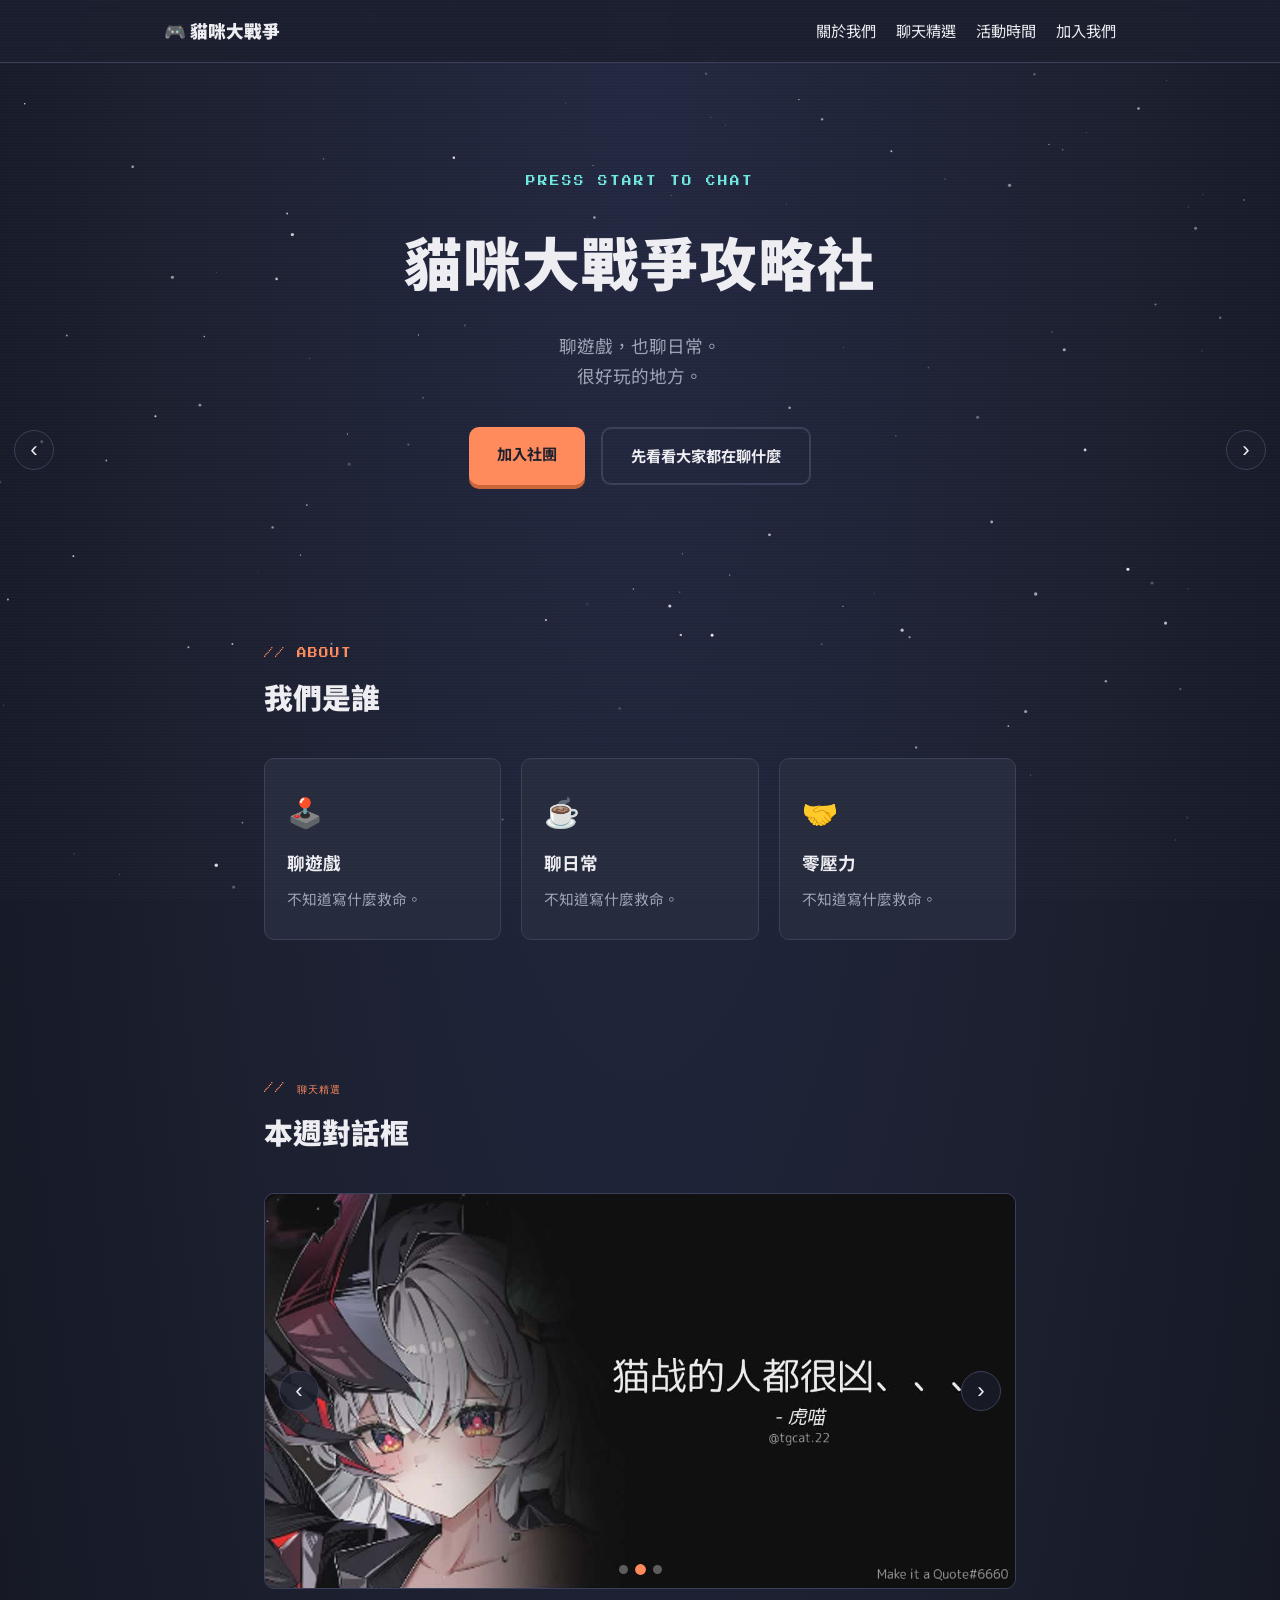
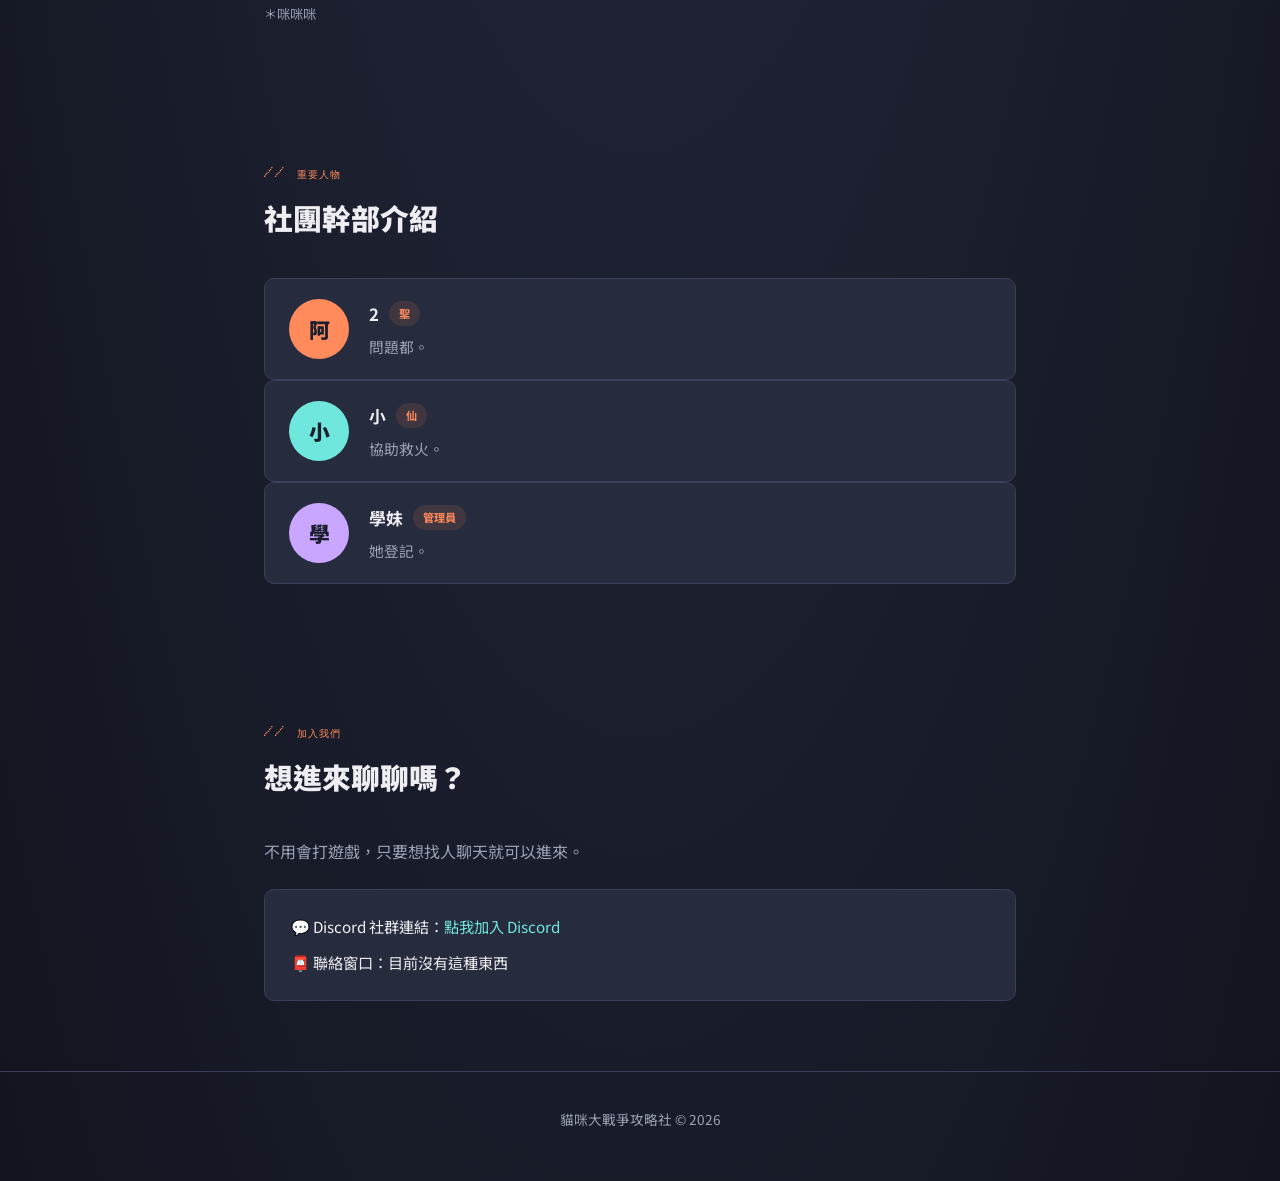
==== index.html @ c2918ebf "Update index.html" ====
<!DOCTYPE html>
<html lang="zh-Hant">
<head>
<meta charset="UTF-8">
<meta name="viewport" content="width=device-width, initial-scale=1.0">
<title>貓咪大戰爭｜貓咪大戰爭攻略社</title>
<link rel="preconnect" href="https://fonts.googleapis.com">
<link rel="preconnect" href="https://fonts.gstatic.com" crossorigin>
<link href="https://fonts.googleapis.com/css2?family=Press+Start+2P&family=Noto+Sans+TC:wght@400;500;700;900&display=swap" rel="stylesheet">
<link rel="stylesheet" href="style.css">
</head>
<body>

  <canvas id="star-canvas"></canvas>
  <div class="scanlines"></div>

  <header class="nav">
    <div class="nav-inner">
      <span class="nav-logo">🎮 貓咪大戰爭</span>
      <nav class="nav-links">
        <a href="#about">關於我們</a>
        <a href="#chatlog">聊天精選</a>
        <a href="#schedule">活動時間</a>
        <a href="#join">加入我們</a>
      </nav>
    </div>
  </header>

  <main>
    <!-- HERO -->
    <section class="hero">
      <div class="hero-tag">PRESS START TO CHAT</div>
      <h1 class="hero-title">貓咪大戰爭攻略社</h1>
      <p class="hero-sub">聊遊戲，也聊日常。<br>很好玩的地方。</p>
      <div class="hero-actions">
        <a href="#join" class="btn btn-primary">加入社團</a>
        <a href="#chatlog" class="btn btn-ghost">先看看大家都在聊什麼</a>
      </div>
    </section>

    <!-- ABOUT -->
    <section id="about" class="section">
      <p class="eyebrow">// ABOUT</p>
      <h2 class="section-title">我們是誰</h2>
      <div class="about-grid">
        <div class="about-card">
          <span class="about-icon">🕹️</span>
          <h3>聊遊戲</h3>
          <p>不知道寫什麼救命。</p>
        </div>
        <div class="about-card">
          <span class="about-icon">☕</span>
          <h3>聊日常</h3>
          <p>不知道寫什麼救命。</p>
        </div>
        <div class="about-card">
          <span class="about-icon">🤝</span>
          <h3>零壓力</h3>
          <p>不知道寫什麼救命。</p>
        </div>
      </div>
    </section>

    <!-- CHAT LOG / SIGNATURE ELEMENT -->
    <section id="chatlog" class="section">
      <p class="eyebrow">// 聊天精選</p>
      <h2 class="section-title">本週對話框</h2>
      <div class="dialog-box">
<div class="quote-carousel" id="quote-carousel">
  <div class="quote-track" id="quote-track">
    <div class="quote-slide"><img src="quotes/1.jpg" alt="語錄 1"></div>
    <div class="quote-slide"><img src="quotes/2.jpg" alt="語錄 2"></div>
    <div class="quote-slide"><img src="quotes/3.jpg" alt="語錄 3"></div>
  </div>
  <button class="carousel-btn prev" id="carousel-prev" aria-label="上一張">‹</button>
  <button class="carousel-btn next" id="carousel-next" aria-label="下一張">›</button>
  <div class="carousel-dots" id="carousel-dots"></div>
</div>
<p class="dialog-note">＊咪咪咪</p>
    </section>

<!-- MEMBERS -->
<section id="schedule" class="section">
  <p class="eyebrow">// 重要人物</p>
  <h2 class="section-title">社團幹部介紹</h2>

  <div class="carousel" id="member-carousel" data-autoplay="4000">
    <div class="carousel-track">
      <div class="carousel-slide">
        <div class="member-card">
          <div class="member-avatar p1">阿</div>
          <div class="member-info">
            <h3 class="member-name">2 <span class="member-role">聖</span></h3>
            <p class="member-desc">問題都。</p>
          </div>
        </div>
      </div>
      <div class="carousel-slide">
        <div class="member-card">
          <div class="member-avatar p2">小</div>
          <div class="member-info">
            <h3 class="member-name">小 <span class="member-role">仙</span></h3>
            <p class="member-desc">協助救火。</p>
          </div>
        </div>
      </div>
      <div class="carousel-slide">
        <div class="member-card">
          <div class="member-avatar p3">學</div>
          <div class="member-info">
            <h3 class="member-name">學妹 <span class="member-role">管理員</span></h3>
            <p class="member-desc">她登記。</p>
          </div>
        </div>
      </div>
    </div>
    <button class="carousel-btn prev" aria-label="上一位">‹</button>
    <button class="carousel-btn next" aria-label="下一位">›</button>
    <div class="carousel-dots"></div>
  </div>
</section>

    <!-- JOIN -->
    <section id="join" class="section join-section">
      <p class="eyebrow">// 加入我們</p>
      <h2 class="section-title">想進來聊聊嗎？</h2>
      <p class="join-desc">不用會打遊戲，只要想找人聊天就可以進來。</p>
      <div class="join-card">
        <p class="join-line">💬 Discord 社群連結：<a href="https://discord.gg/fbbc">點我加入 Discord</a></p>
        <p class="join-line">📮 聯絡窗口：目前沒有這種東西</p>
      </div>
    </section>
  </main>

  <footer class="footer">
    <p>貓咪大戰爭攻略社 © <span id="year"></span>　</p>
  </footer>

  <script src="script.js"></script>
</body>
</html>
---- style.css ----
/* ===== Design tokens ===== */
:root {
  --bg: #1B1F2E;
  --panel: #262B3D;
  --panel-border: #3A4059;
  --coral: #FF8A5B;
  --mint: #6FE7DD;
  --text: #EDEDF2;
  --text-muted: #9CA3B5;
  --font-display: "Press Start 2P", monospace;
  --font-body: "Noto Sans TC", sans-serif;
  --radius: 10px;
}

* { margin: 0; padding: 0; box-sizing: border-box; }

body {
  background: radial-gradient(ellipse at top, #232842 0%, var(--bg) 55%, #12141f 100%);
  color: var(--text);
  font-family: var(--font-body);
  line-height: 1.7;
  overflow-x: hidden;
}

/* 星空背景畫布：固定滿版，蓋在最底層 */
#star-canvas {
  position: fixed;
  inset: 0;
  z-index: -1;
  display: block;
}

a { color: var(--mint); text-decoration: none; }
a:hover { text-decoration: underline; }

/* subtle scanline texture over whole page */
.scanlines {
  position: fixed;
  inset: 0;
  pointer-events: none;
  z-index: 999;
  background: repeating-linear-gradient(
    to bottom,
    rgba(255,255,255,0.02) 0px,
    rgba(255,255,255,0.02) 1px,
    transparent 1px,
    transparent 3px
  );
}

/* ===== Nav ===== */
.nav {
  position: sticky;
  top: 0;
  z-index: 100;
  background: rgba(27, 31, 46, 0.9);
  backdrop-filter: blur(6px);
  border-bottom: 1px solid var(--panel-border);
}
.nav-inner {
  max-width: 1000px;
  margin: 0 auto;
  padding: 16px 24px;
  display: flex;
  justify-content: space-between;
  align-items: center;
  flex-wrap: wrap;
  gap: 12px;
}
.nav-logo { font-weight: 900; font-size: 1.1rem; }
.nav-links { display: flex; gap: 20px; flex-wrap: wrap; }
.nav-links a { color: var(--text); font-size: 0.95rem; }
.nav-links a:hover { color: var(--coral); }

/* ===== Hero ===== */
.hero {
  max-width: 800px;
  margin: 0 auto;
  padding: 110px 24px 90px;
  text-align: center;
}
.hero-tag {
  font-family: var(--font-display);
  font-size: 0.6rem;
  color: var(--mint);
  letter-spacing: 2px;
  margin-bottom: 24px;
  animation: blink 1.4s steps(2, start) infinite;
}
@keyframes blink { 50% { opacity: 0.3; } }

.hero-title {
  font-size: clamp(2.4rem, 7vw, 3.6rem);
  font-weight: 900;
  margin-bottom: 20px;
  letter-spacing: 1px;
}
.hero-sub {
  color: var(--text-muted);
  font-size: 1.1rem;
  margin-bottom: 36px;
}
.hero-actions {
  display: flex;
  gap: 16px;
  justify-content: center;
  flex-wrap: wrap;
}

.btn {
  display: inline-block;
  padding: 14px 28px;
  border-radius: var(--radius);
  font-weight: 700;
  font-size: 0.95rem;
  transition: transform 0.15s ease, box-shadow 0.15s ease;
}
.btn:hover { transform: translateY(-2px); text-decoration: none; }
.btn-primary {
  background: var(--coral);
  color: #1B1F2E;
  box-shadow: 0 4px 0 #c96538;
}
.btn-primary:hover { box-shadow: 0 6px 0 #c96538; }
.btn-ghost {
  border: 2px solid var(--panel-border);
  color: var(--text);
}
.btn-ghost:hover { border-color: var(--mint); color: var(--mint); }

/* ===== Sections ===== */
.section {
  max-width: 800px;
  margin: 0 auto;
  padding: 70px 24px;
}
.eyebrow {
  font-family: var(--font-display);
  font-size: 0.6rem;
  color: var(--coral);
  margin-bottom: 12px;
  letter-spacing: 1px;
}
.section-title {
  font-size: 1.8rem;
  font-weight: 900;
  margin-bottom: 36px;
}

/* About cards */
.about-grid {
  display: grid;
  grid-template-columns: repeat(3, 1fr);
  gap: 20px;
}
.about-card {
  background: var(--panel);
  border: 1px solid var(--panel-border);
  border-radius: var(--radius);
  padding: 28px 22px;
}
.about-icon { font-size: 1.8rem; display: block; margin-bottom: 12px; }
.about-card h3 { font-size: 1.1rem; margin-bottom: 8px; }
.about-card p { color: var(--text-muted); font-size: 0.92rem; }

/* Quote carousel - signature element */
.quote-carousel {
  position: relative;
  border-radius: var(--radius);
  overflow: hidden;
  border: 1px solid var(--panel-border);
  background: var(--panel);
  touch-action: pan-y;
}
.quote-track {
  display: flex;
  transition: transform 0.4s ease;
}
.quote-slide {
  flex: 0 0 100%;
  min-width: 100%;
}
.quote-slide img {
  width: 100%;
  height: auto;
  display: block;
  user-select: none;
  -webkit-user-drag: none;
}
.carousel-btn {
  position: absolute;
  top: 50%;
  transform: translateY(-50%);
  background: rgba(27, 31, 46, 0.65);
  color: var(--text);
  border: 1px solid var(--panel-border);
  width: 40px;
  height: 40px;
  border-radius: 50%;
  font-size: 1.4rem;
  line-height: 1;
  cursor: pointer;
  display: flex;
  align-items: center;
  justify-content: center;
  transition: background 0.15s ease, color 0.15s ease;
}
.carousel-btn:hover { background: var(--coral); color: #1B1F2E; }
.carousel-btn.prev { left: 14px; }
.carousel-btn.next { right: 14px; }
.carousel-dots {
  position: absolute;
  bottom: 14px;
  left: 0;
  right: 0;
  display: flex;
  justify-content: center;
  gap: 8px;
}
.carousel-dots .dot {
  width: 9px;
  height: 9px;
  border-radius: 50%;
  background: rgba(237, 237, 242, 0.35);
  cursor: pointer;
  border: none;
  padding: 0;
  transition: background 0.15s ease, transform 0.15s ease;
}
.carousel-dots .dot.active {
  background: var(--coral);
  transform: scale(1.2);
}
.dialog-note {
  margin-top: 14px;
  font-size: 0.82rem;
  color: var(--text-muted);
}

/* Member cards */
.member-grid {
  display: flex;
  flex-direction: column;
  gap: 16px;
}
.member-card {
  display: flex;
  align-items: center;
  gap: 20px;
  background: var(--panel);
  border: 1px solid var(--panel-border);
  border-radius: var(--radius);
  padding: 20px 24px;
}
.member-avatar {
  flex-shrink: 0;
  width: 60px;
  height: 60px;
  border-radius: 50%;
  display: flex;
  align-items: center;
  justify-content: center;
  font-weight: 900;
  font-size: 1.3rem;
  color: #1B1F2E;
}
.member-avatar.p1 { background: var(--coral); }
.member-avatar.p2 { background: var(--mint); }
.member-avatar.p3 { background: #C9A6FF; }
.member-name {
  font-size: 1.05rem;
  margin-bottom: 6px;
  display: flex;
  align-items: center;
  gap: 10px;
}
.member-role {
  font-size: 0.7rem;
  font-weight: 700;
  color: var(--coral);
  background: rgba(255, 138, 91, 0.12);
  padding: 3px 10px;
  border-radius: 999px;
}
.member-desc {
  color: var(--text-muted);
  font-size: 0.92rem;
}

/* Join section */
.join-desc { color: var(--text-muted); margin-bottom: 24px; }
.join-card {
  background: var(--panel);
  border: 1px solid var(--panel-border);
  border-radius: var(--radius);
  padding: 24px 26px;
}
.join-line { margin-bottom: 10px; font-size: 0.95rem; }
.join-line:last-child { margin-bottom: 0; }

/* Footer */
.footer {
  text-align: center;
  padding: 36px 24px 50px;
  color: var(--text-muted);
  font-size: 0.85rem;
  border-top: 1px solid var(--panel-border);
}

/* ===== Responsive ===== */
@media (max-width: 640px) {
  .about-grid { grid-template-columns: 1fr; }
  .nav-inner { flex-direction: column; align-items: flex-start; }
  .hero { padding: 80px 20px 60px; }
}

/* Respect reduced motion */
@media (prefers-reduced-motion: reduce) {
  .hero-tag { animation: none; }
  .quote-track { transition: none; }
}
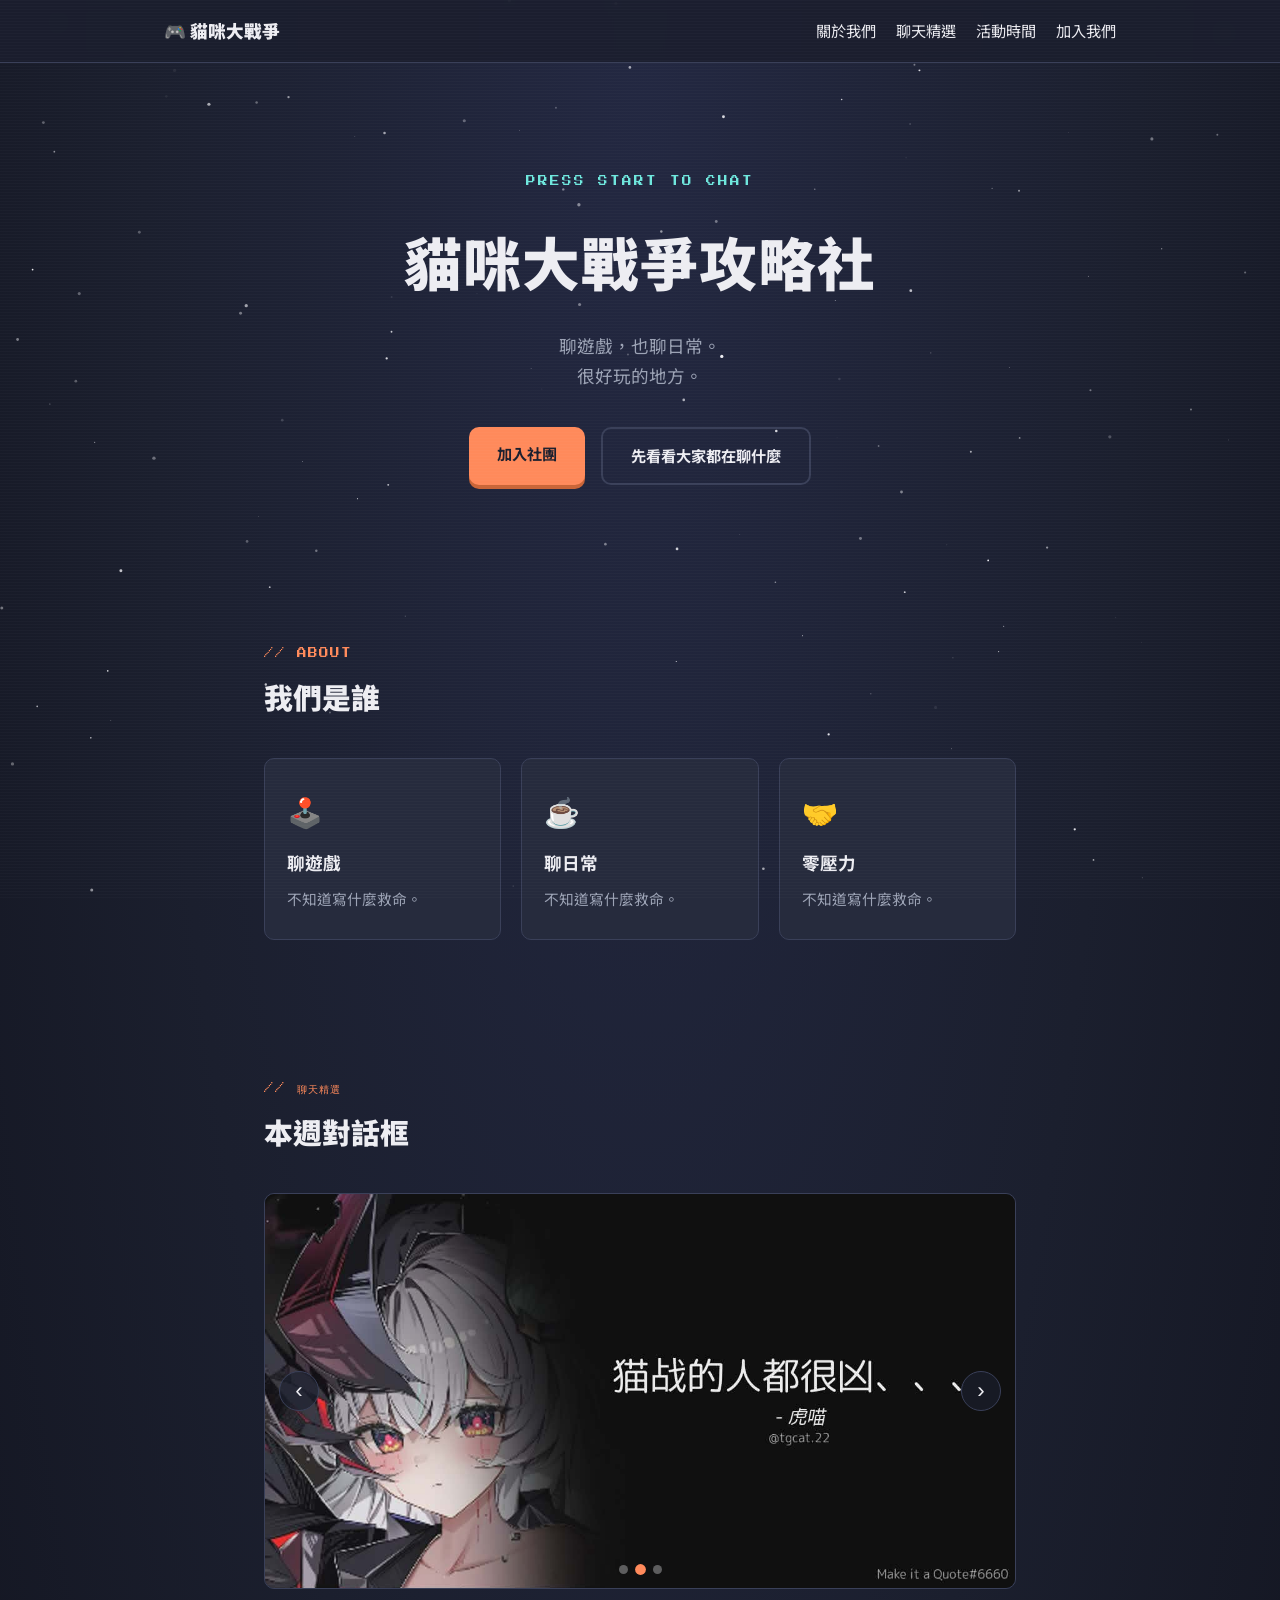
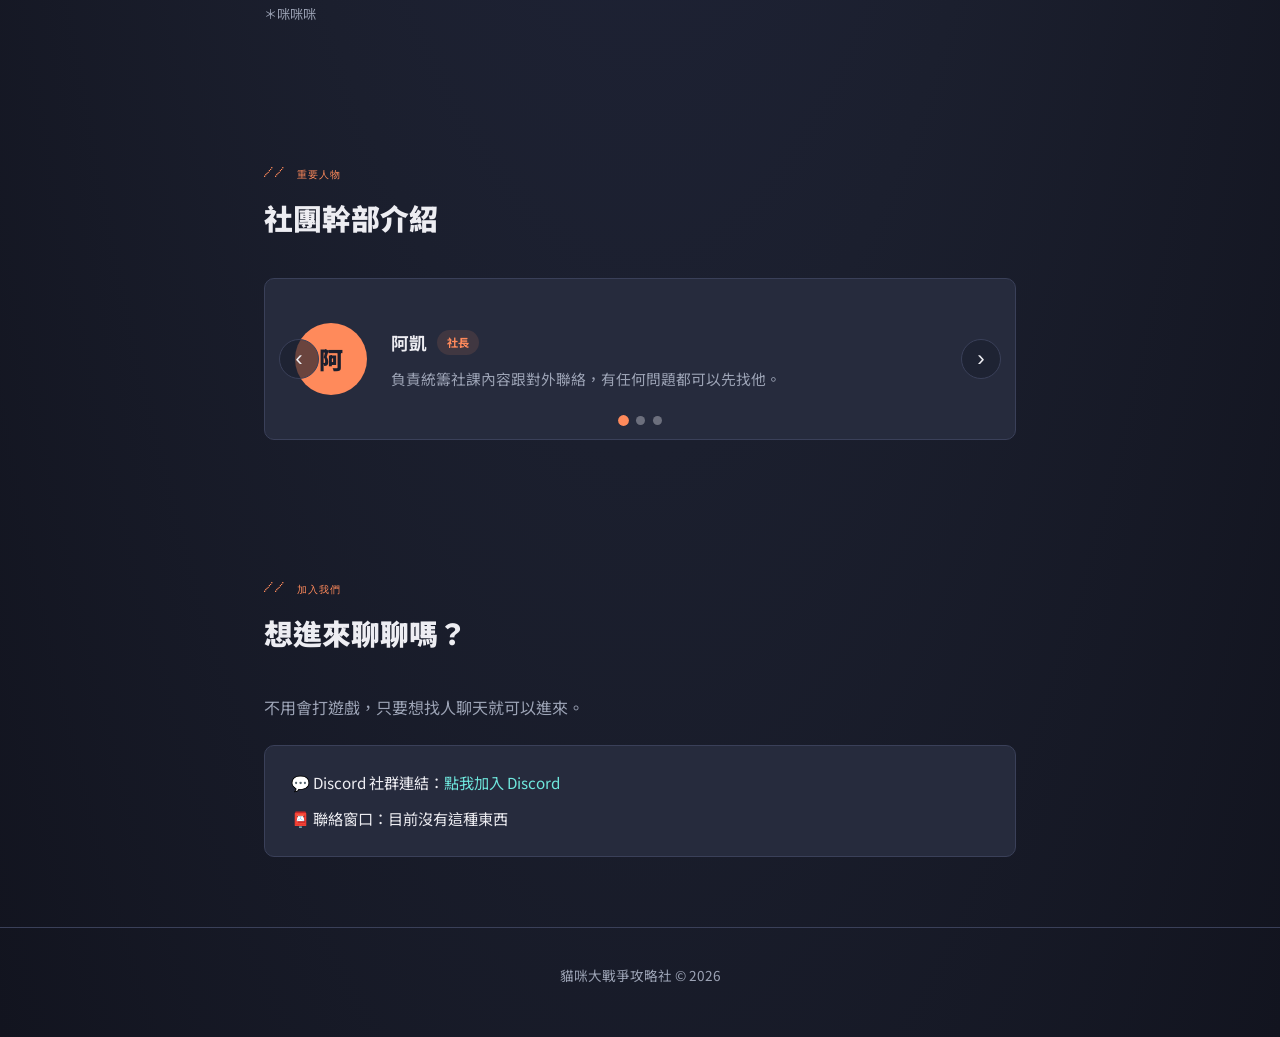
==== commit d938fa0a: "Update index.html" ====
--- a/index.html
+++ b/index.html
@@ -84,39 +84,39 @@
   <p class="eyebrow">// 重要人物</p>
   <h2 class="section-title">社團幹部介紹</h2>
 
-  <div class="carousel" id="member-carousel" data-autoplay="4000">
-    <div class="carousel-track">
-      <div class="carousel-slide">
-        <div class="member-card">
+  <div class="quote-carousel" id="member-carousel">
+    <div class="quote-track" id="member-track">
+      <div class="quote-slide">
+        <div class="member-slide">
           <div class="member-avatar p1">阿</div>
           <div class="member-info">
-            <h3 class="member-name">2 <span class="member-role">聖</span></h3>
-            <p class="member-desc">問題都。</p>
+            <h3 class="member-name">阿凱 <span class="member-role">社長</span></h3>
+            <p class="member-desc">負責統籌社課內容跟對外聯絡，有任何問題都可以先找他。</p>
           </div>
         </div>
       </div>
-      <div class="carousel-slide">
-        <div class="member-card">
+      <div class="quote-slide">
+        <div class="member-slide">
           <div class="member-avatar p2">小</div>
           <div class="member-info">
-            <h3 class="member-name">小 <span class="member-role">仙</span></h3>
-            <p class="member-desc">協助救火。</p>
+            <h3 class="member-name">小樂 <span class="member-role">副社長</span></h3>
+            <p class="member-desc">協助社長處理雜事，社課活動的臨時狀況都靠他救火。</p>
           </div>
         </div>
       </div>
-      <div class="carousel-slide">
-        <div class="member-card">
+      <div class="quote-slide">
+        <div class="member-slide">
           <div class="member-avatar p3">學</div>
           <div class="member-info">
-            <h3 class="member-name">學妹 <span class="member-role">管理員</span></h3>
-            <p class="member-desc">她登記。</p>
+            <h3 class="member-name">學妹 <span class="member-role">器材管理員</span></h3>
+            <p class="member-desc">保管社辦的遊戲主機跟周邊設備，借東西記得跟她登記。</p>
           </div>
         </div>
       </div>
     </div>
-    <button class="carousel-btn prev" aria-label="上一位">‹</button>
-    <button class="carousel-btn next" aria-label="下一位">›</button>
-    <div class="carousel-dots"></div>
+    <button class="carousel-btn prev" id="member-prev" aria-label="上一位">‹</button>
+    <button class="carousel-btn next" id="member-next" aria-label="下一位">›</button>
+    <div class="carousel-dots" id="member-dots"></div>
   </div>
 </section>
 
--- a/style.css
+++ b/style.css
@@ -163,7 +163,7 @@
 .about-card h3 { font-size: 1.1rem; margin-bottom: 8px; }
 .about-card p { color: var(--text-muted); font-size: 0.92rem; }
 
-/* Quote carousel - signature element */
+/* Carousel（語錄輪播、成員輪播共用） */
 .quote-carousel {
   position: relative;
   border-radius: var(--radius);
@@ -204,6 +204,7 @@
   align-items: center;
   justify-content: center;
   transition: background 0.15s ease, color 0.15s ease;
+  z-index: 2;
 }
 .carousel-btn:hover { background: var(--coral); color: #1B1F2E; }
 .carousel-btn.prev { left: 14px; }
@@ -237,42 +238,36 @@
   color: var(--text-muted);
 }
 
-/* Member cards */
-.member-grid {
-  display: flex;
-  flex-direction: column;
-  gap: 16px;
-}
-.member-card {
-  display: flex;
-  align-items: center;
-  gap: 20px;
-  background: var(--panel);
-  border: 1px solid var(--panel-border);
-  border-radius: var(--radius);
-  padding: 20px 24px;
+/* Member cards（放在 carousel-slide 裡面） */
+.member-slide {
+  display: flex;
+  align-items: center;
+  gap: 24px;
+  min-height: 160px;
+  padding: 40px 30px;
 }
 .member-avatar {
   flex-shrink: 0;
-  width: 60px;
-  height: 60px;
+  width: 72px;
+  height: 72px;
   border-radius: 50%;
   display: flex;
   align-items: center;
   justify-content: center;
   font-weight: 900;
-  font-size: 1.3rem;
+  font-size: 1.5rem;
   color: #1B1F2E;
 }
 .member-avatar.p1 { background: var(--coral); }
 .member-avatar.p2 { background: var(--mint); }
 .member-avatar.p3 { background: #C9A6FF; }
 .member-name {
-  font-size: 1.05rem;
-  margin-bottom: 6px;
+  font-size: 1.1rem;
+  margin-bottom: 8px;
   display: flex;
   align-items: center;
   gap: 10px;
+  flex-wrap: wrap;
 }
 .member-role {
   font-size: 0.7rem;
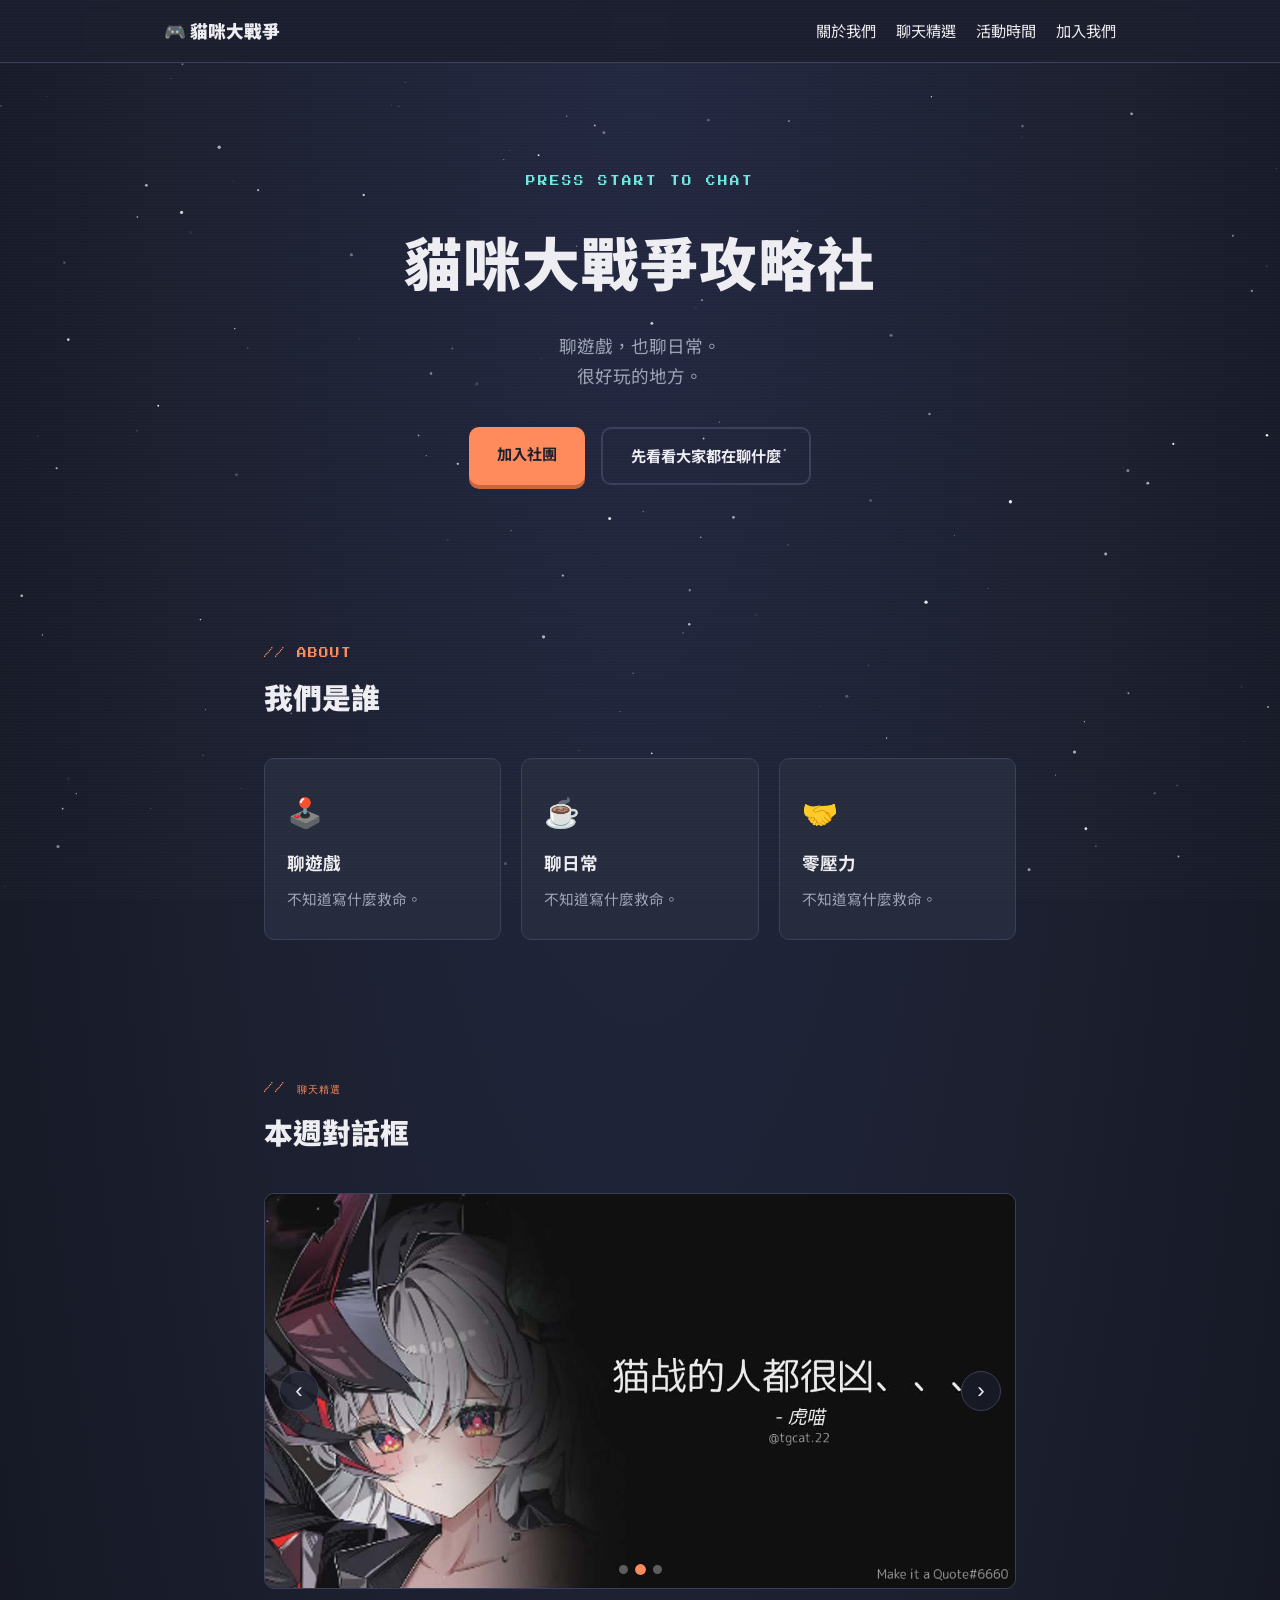
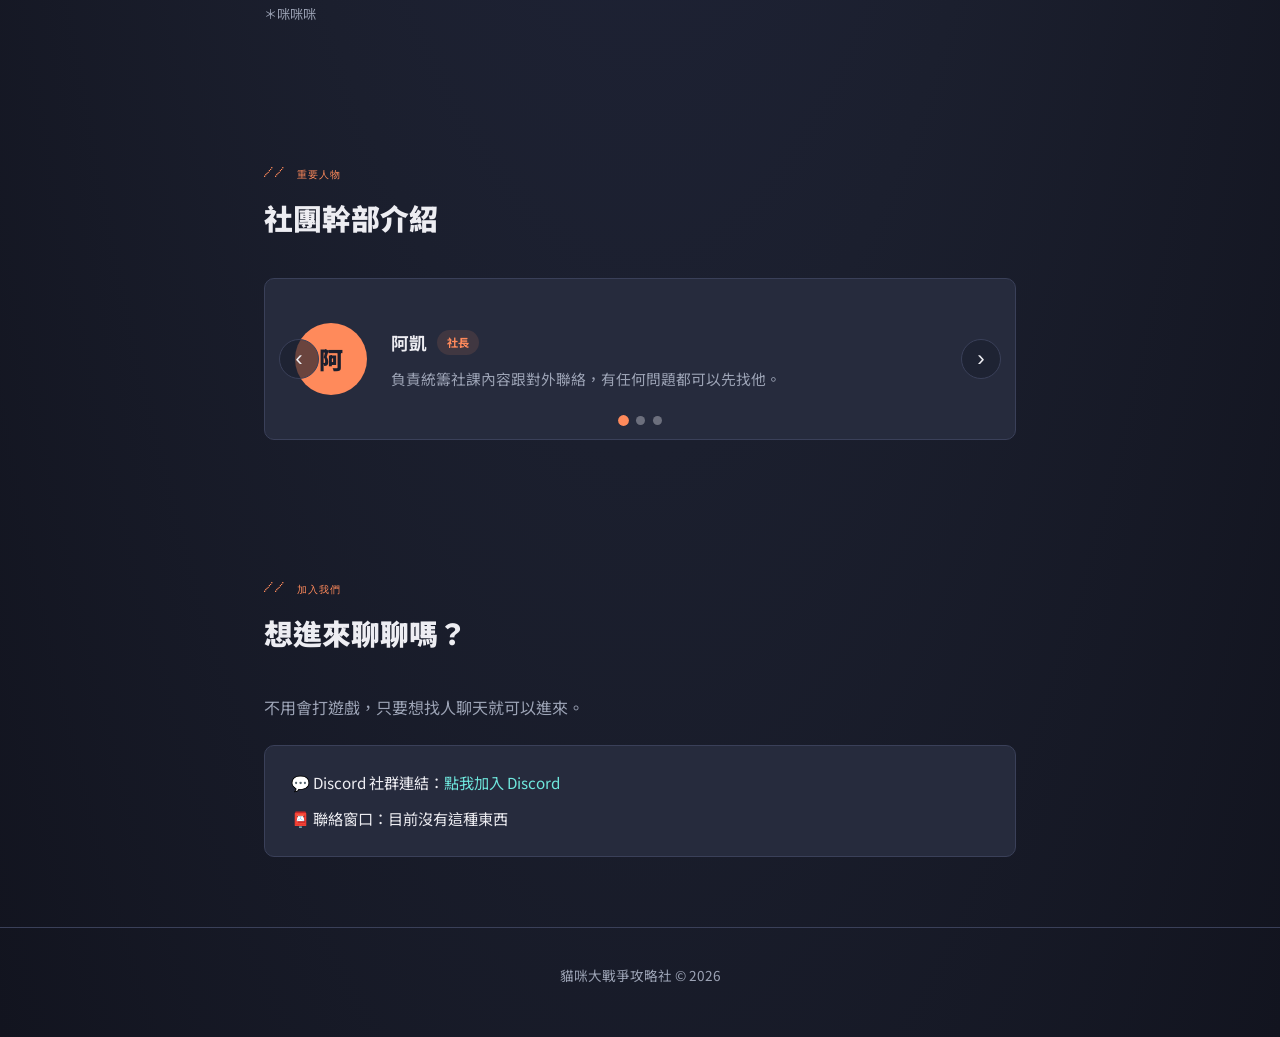
==== commit 42947f29: "Update index.html" ====
--- a/index.html
+++ b/index.html
@@ -65,7 +65,6 @@
     <section id="chatlog" class="section">
       <p class="eyebrow">// 聊天精選</p>
       <h2 class="section-title">本週對話框</h2>
-      <div class="dialog-box">
 <div class="quote-carousel" id="quote-carousel">
   <div class="quote-track" id="quote-track">
     <div class="quote-slide"><img src="quotes/1.jpg" alt="語錄 1"></div>
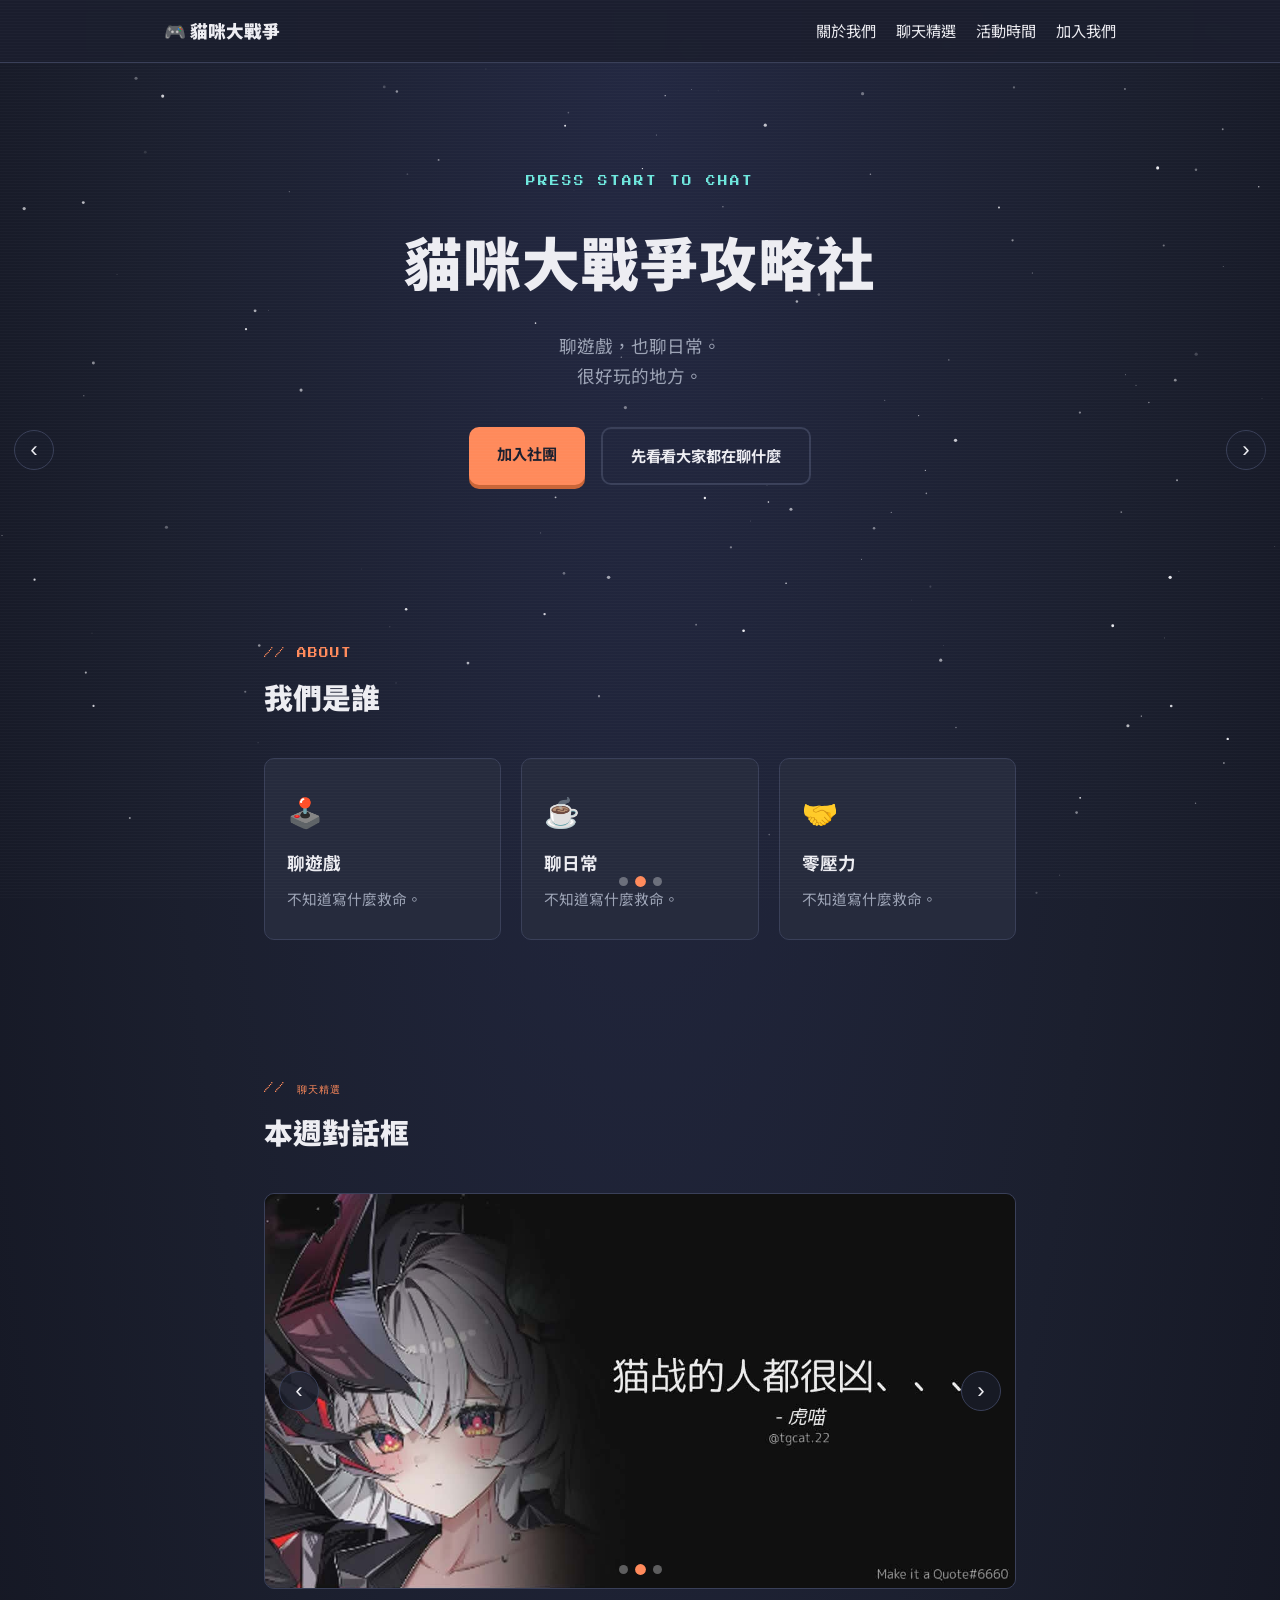
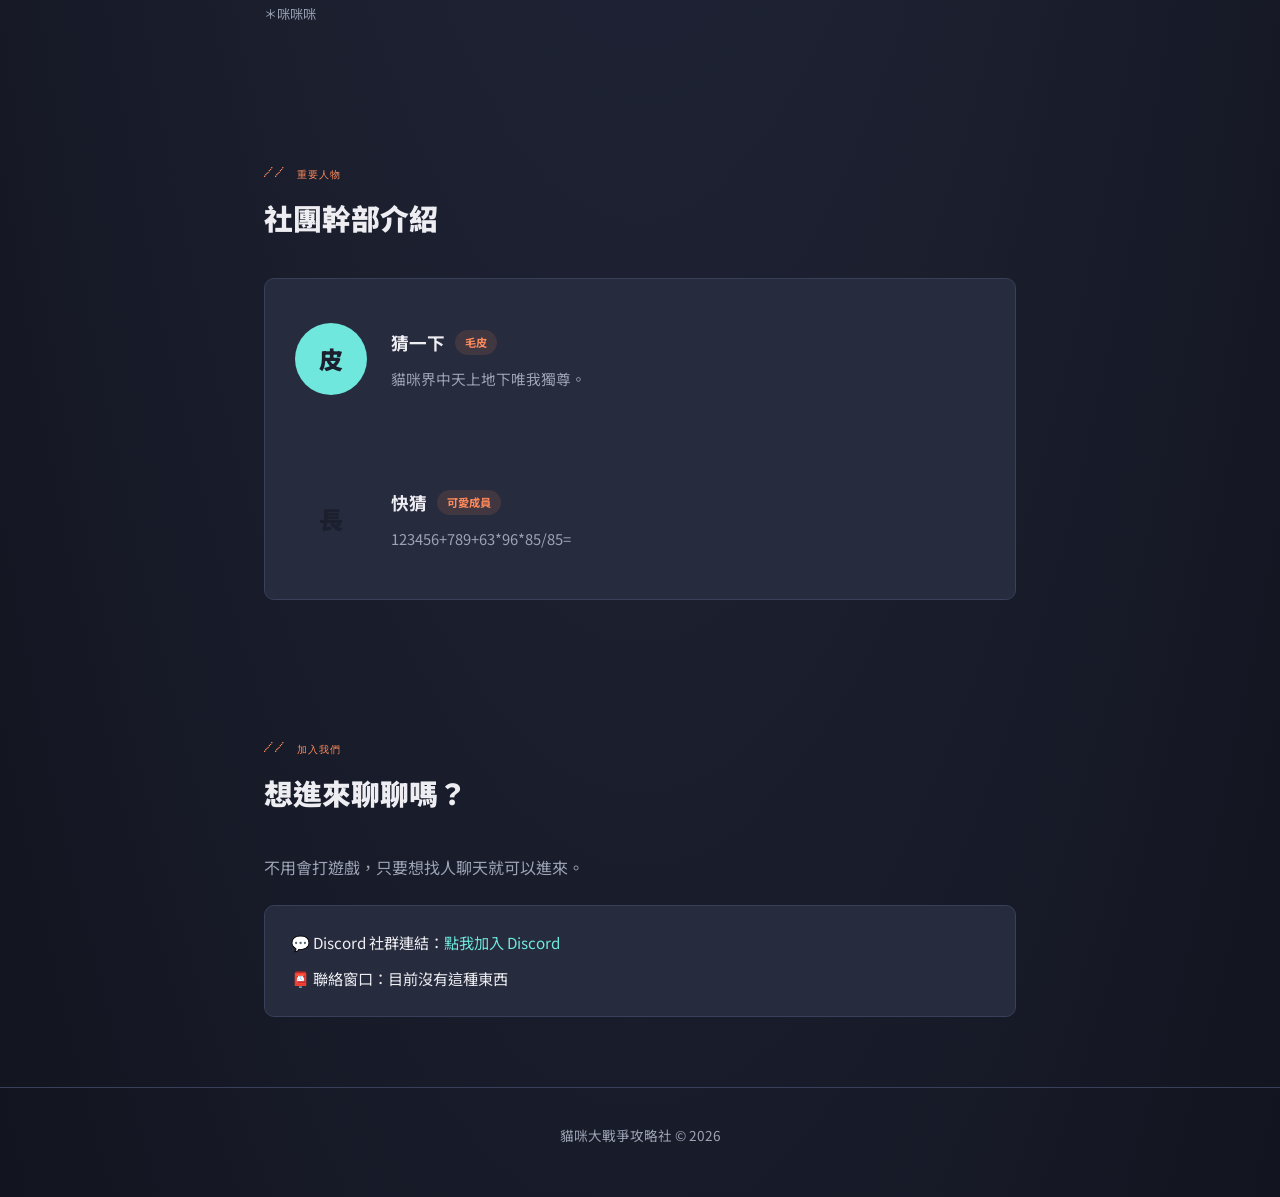
==== commit ad18baae: "Update index.html" ====
--- a/index.html
+++ b/index.html
@@ -87,28 +87,38 @@
     <div class="quote-track" id="member-track">
       <div class="quote-slide">
         <div class="member-slide">
-          <div class="member-avatar p1">阿</div>
+          <div class="member-avatar p1">M</div>
           <div class="member-info">
-            <h3 class="member-name">阿凱 <span class="member-role">社長</span></h3>
-            <p class="member-desc">負責統籌社課內容跟對外聯絡，有任何問題都可以先找他。</p>
+            <h3 class="member-name">你猜 <span class="member-role">管理員</span></h3>
+            <p class="member-desc">全知全能的..。</p>
           </div>
         </div>
       </div>
       <div class="quote-slide">
         <div class="member-slide">
-          <div class="member-avatar p2">小</div>
+          <div class="member-avatar p2">皮</div>
           <div class="member-info">
-            <h3 class="member-name">小樂 <span class="member-role">副社長</span></h3>
-            <p class="member-desc">協助社長處理雜事，社課活動的臨時狀況都靠他救火。</p>
+            <h3 class="member-name">猜一下 <span class="member-role">毛皮</span></h3>
+            <p class="member-desc">貓咪界中天上地下唯我獨尊。</p>
           </div>
         </div>
       </div>
       <div class="quote-slide">
         <div class="member-slide">
-          <div class="member-avatar p3">學</div>
+          <div class="member-avatar p3">虎</div>
           <div class="member-info">
-            <h3 class="member-name">學妹 <span class="member-role">器材管理員</span></h3>
-            <p class="member-desc">保管社辦的遊戲主機跟周邊設備，借東西記得跟她登記。</p>
+            <h3 class="member-name">請猜 <span class="member-role">版主</span></h3>
+            <p class="member-desc">遊戲她記。</p>
+          </div>
+        </div>
+      </div>
+    </div>
+          <div class="quote-slide">
+        <div class="member-slide">
+          <div class="member-avatar p4">長</div>
+          <div class="member-info">
+            <h3 class="member-name">快猜 <span class="member-role">可愛成員</span></h3>
+            <p class="member-desc">123456+789+63*96*85/85=</p>
           </div>
         </div>
       </div>
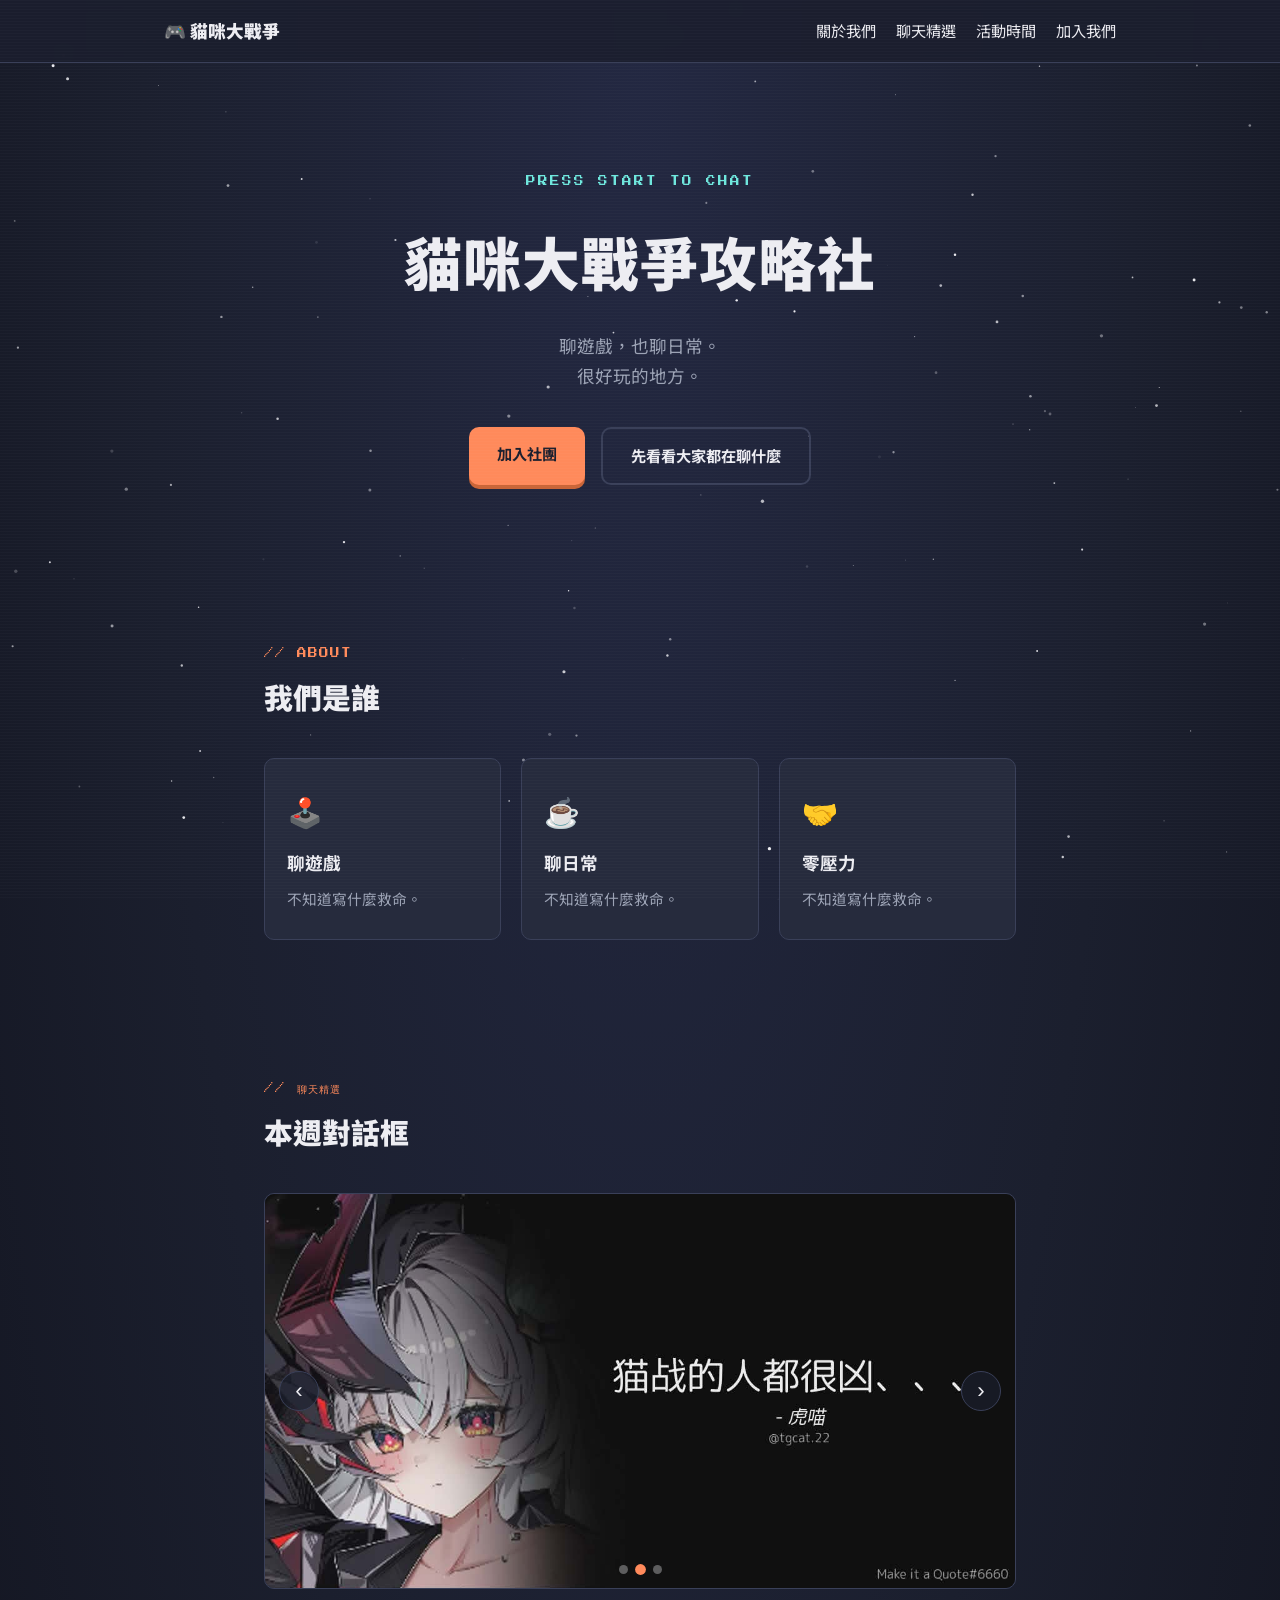
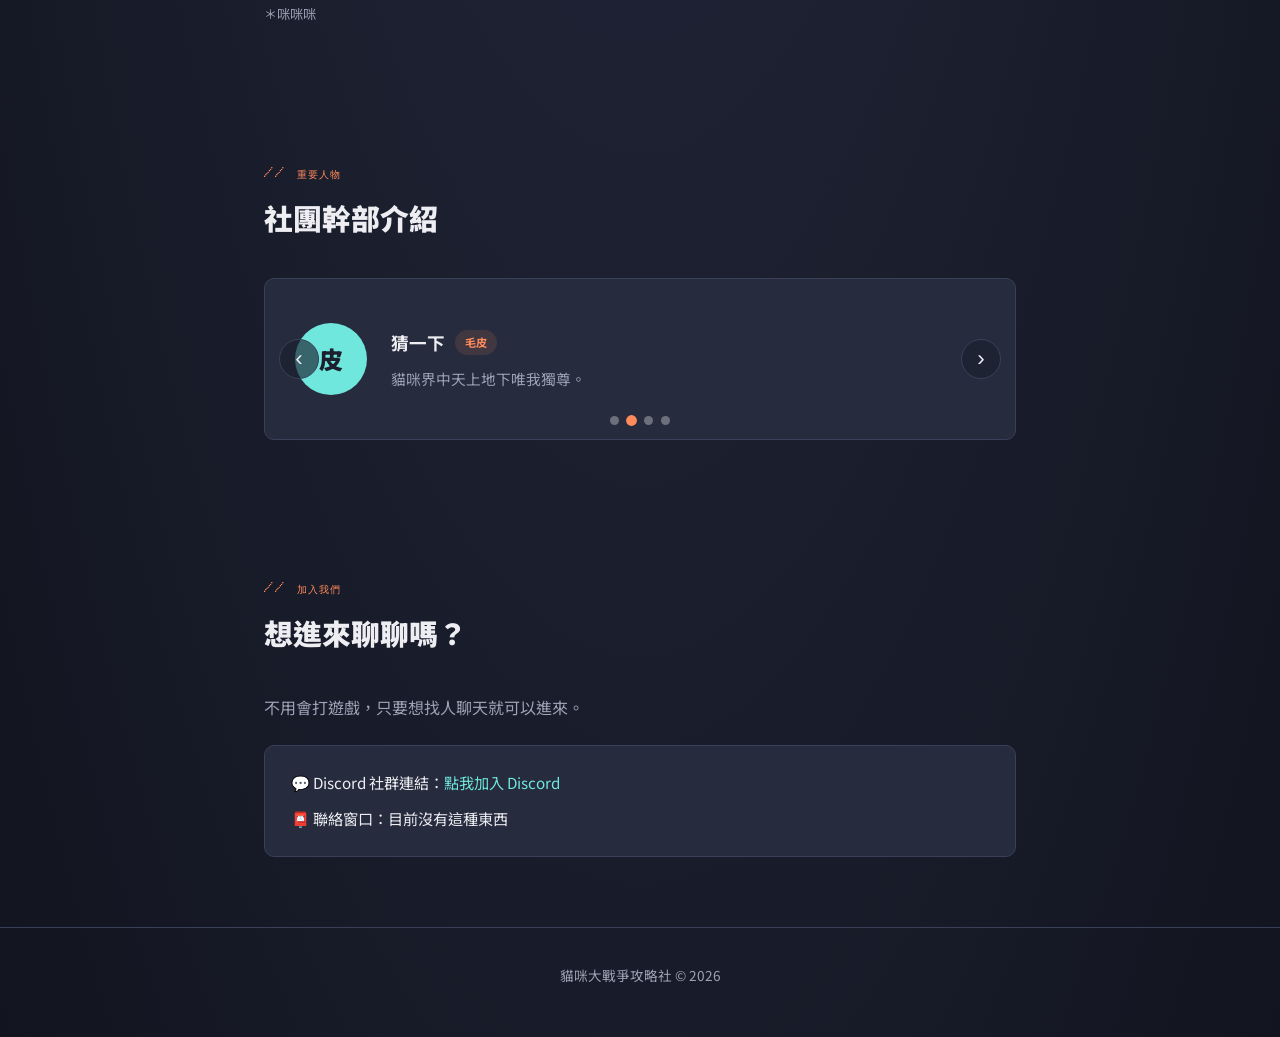
==== commit d04867ea: "Update index.html" ====
--- a/index.html
+++ b/index.html
@@ -112,8 +112,7 @@
           </div>
         </div>
       </div>
-    </div>
-          <div class="quote-slide">
+      <div class="quote-slide">
         <div class="member-slide">
           <div class="member-avatar p4">長</div>
           <div class="member-info">
@@ -128,7 +127,7 @@
     <div class="carousel-dots" id="member-dots"></div>
   </div>
 </section>
-
+    
     <!-- JOIN -->
     <section id="join" class="section join-section">
       <p class="eyebrow">// 加入我們</p>
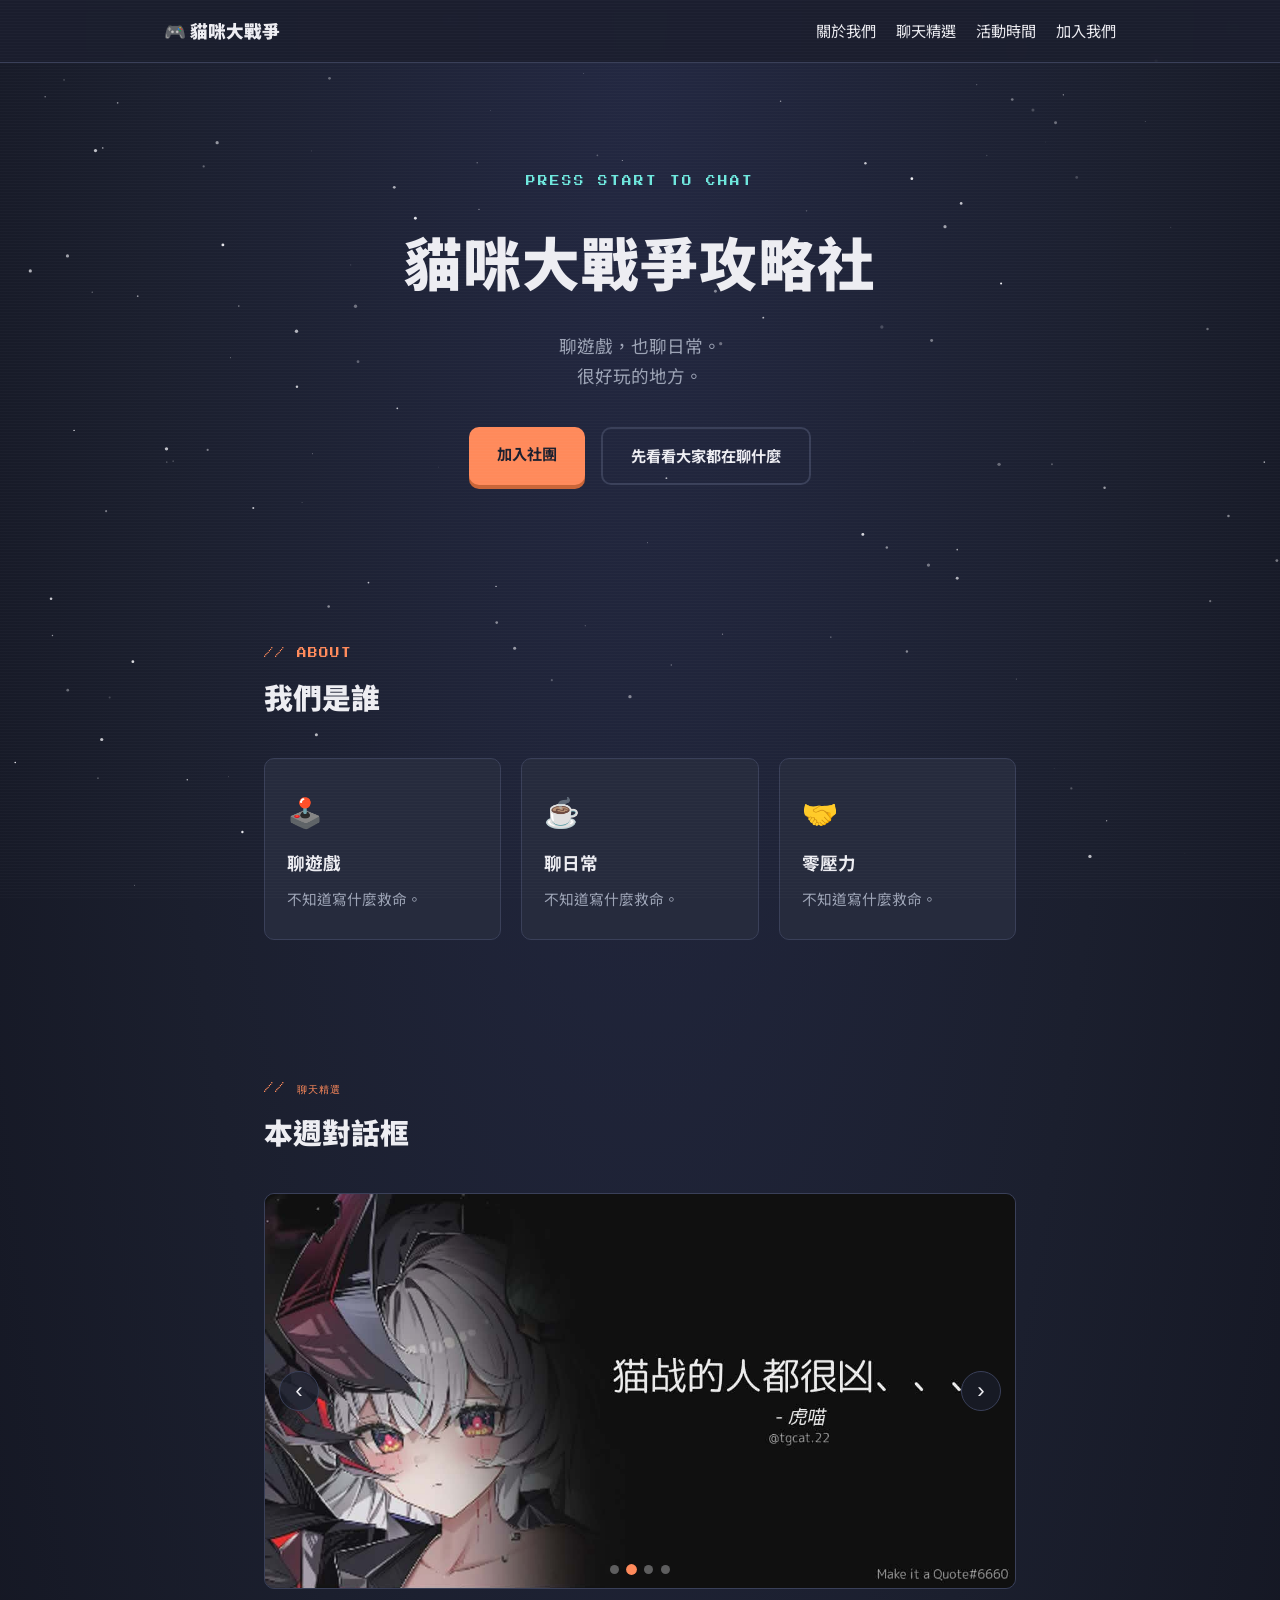
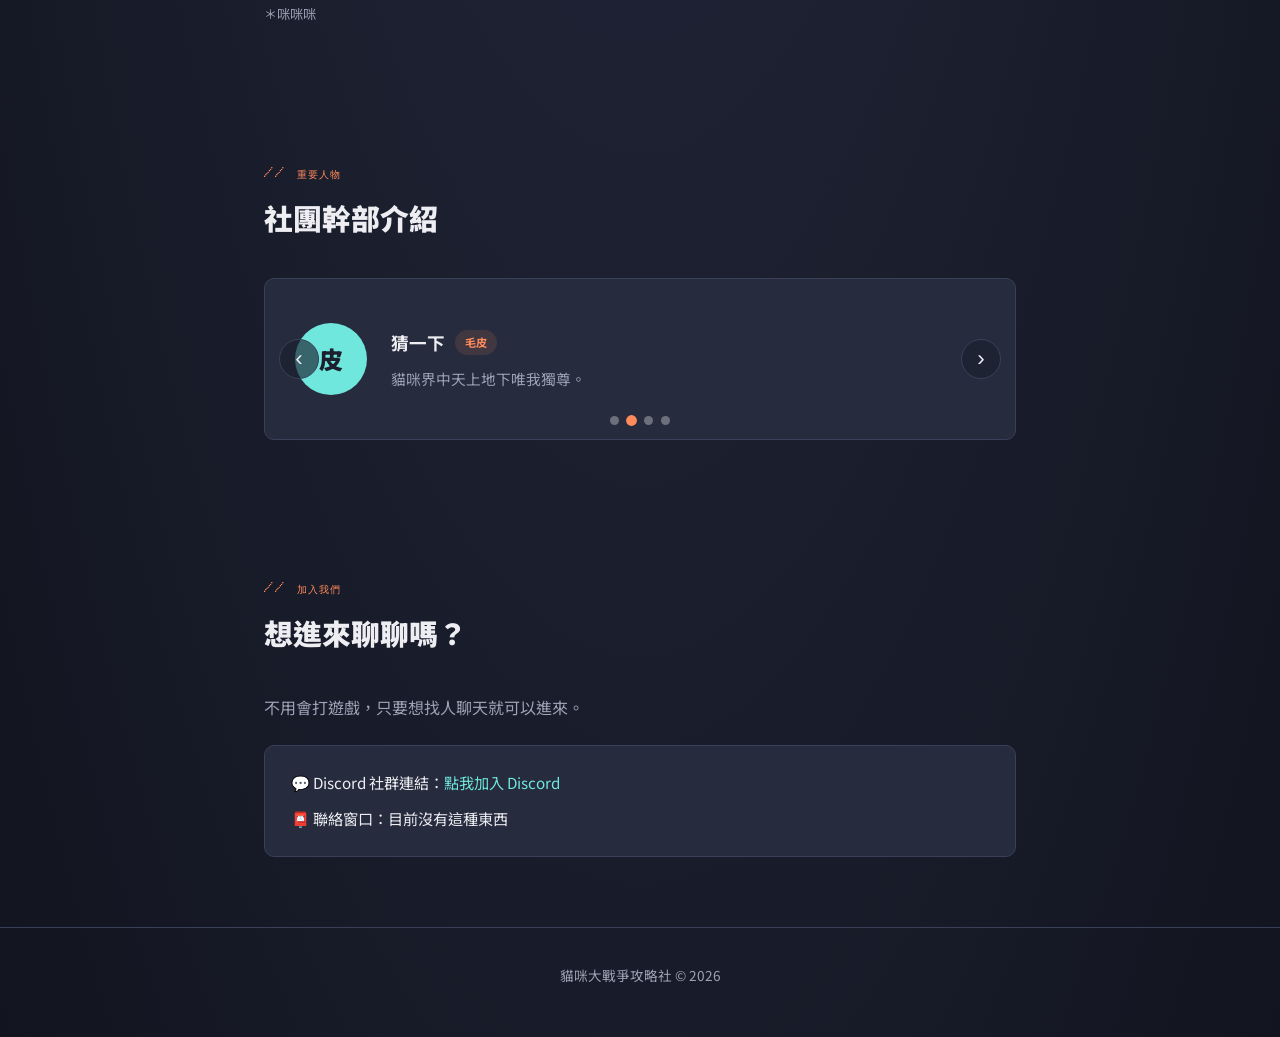
==== commit ac9cfa79: "Update index.html" ====
--- a/index.html
+++ b/index.html
@@ -70,6 +70,7 @@
     <div class="quote-slide"><img src="quotes/1.jpg" alt="語錄 1"></div>
     <div class="quote-slide"><img src="quotes/2.jpg" alt="語錄 2"></div>
     <div class="quote-slide"><img src="quotes/3.jpg" alt="語錄 3"></div>
+    <div class="quote-slide"><img src="quotes/3.jpg" alt="語錄 4"></div>
   </div>
   <button class="carousel-btn prev" id="carousel-prev" aria-label="上一張">‹</button>
   <button class="carousel-btn next" id="carousel-next" aria-label="下一張">›</button>
--- a/style.css
+++ b/style.css
@@ -261,6 +261,7 @@
 .member-avatar.p1 { background: var(--coral); }
 .member-avatar.p2 { background: var(--mint); }
 .member-avatar.p3 { background: #C9A6FF; }
+.member-avatar.p4 { background: #7FD88F; }
 .member-name {
   font-size: 1.1rem;
   margin-bottom: 8px;
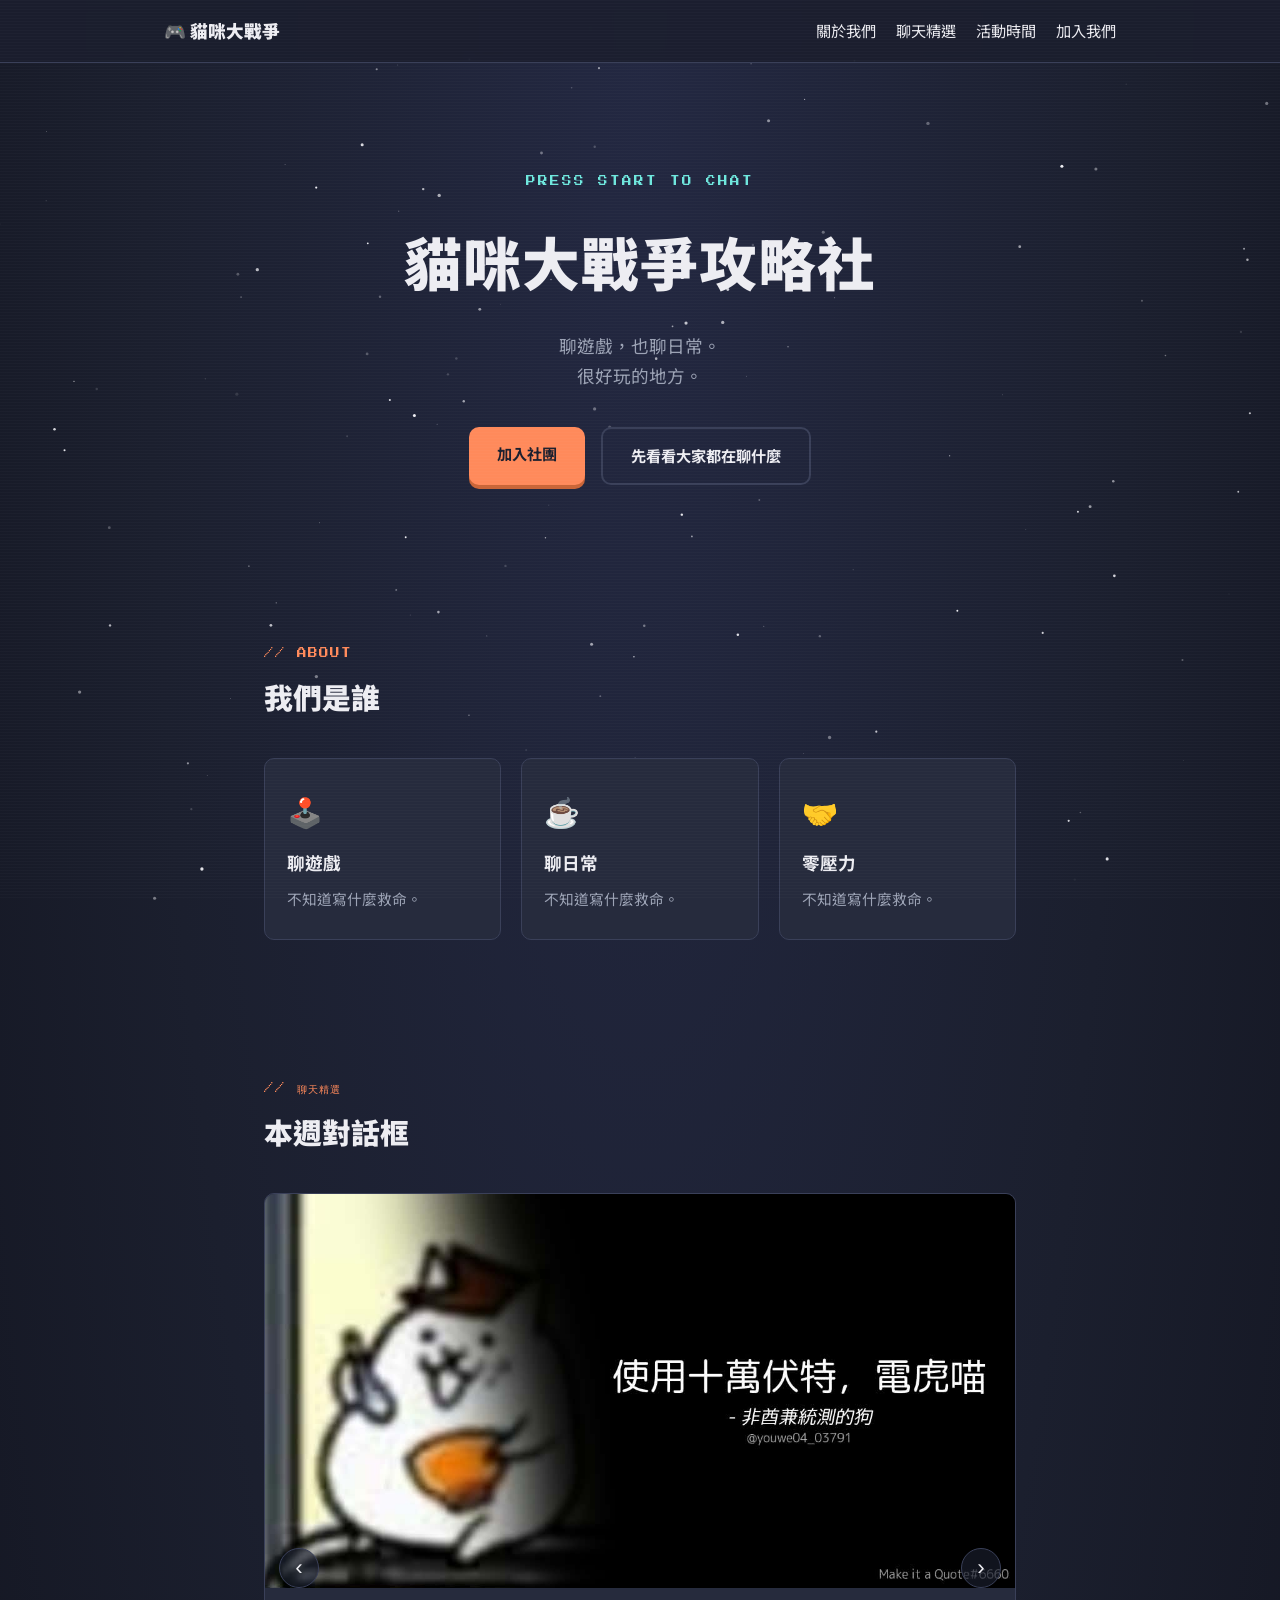
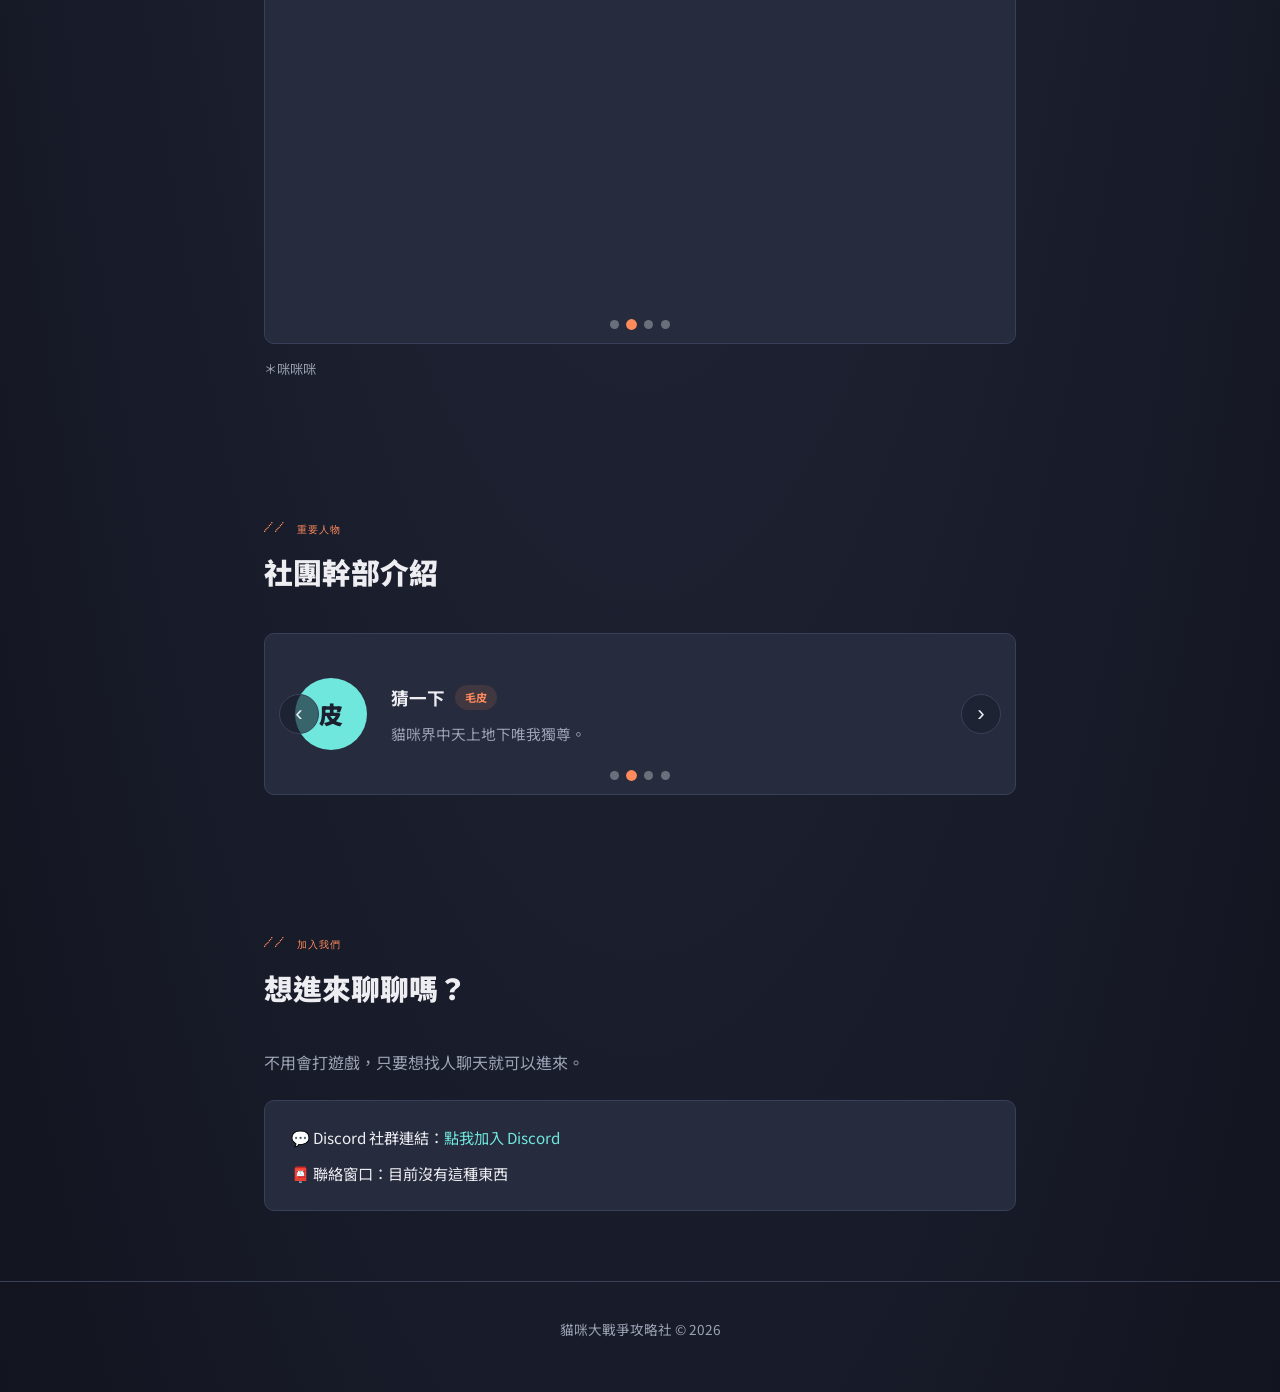
==== commit 1999474d: "Update index.html" ====
--- a/index.html
+++ b/index.html
@@ -70,7 +70,7 @@
     <div class="quote-slide"><img src="quotes/1.jpg" alt="語錄 1"></div>
     <div class="quote-slide"><img src="quotes/2.jpg" alt="語錄 2"></div>
     <div class="quote-slide"><img src="quotes/3.jpg" alt="語錄 3"></div>
-    <div class="quote-slide"><img src="quotes/3.jpg" alt="語錄 4"></div>
+    <div class="quote-slide"><img src="quotes/4.jpg" alt="語錄 4"></div>
   </div>
   <button class="carousel-btn prev" id="carousel-prev" aria-label="上一張">‹</button>
   <button class="carousel-btn next" id="carousel-next" aria-label="下一張">›</button>
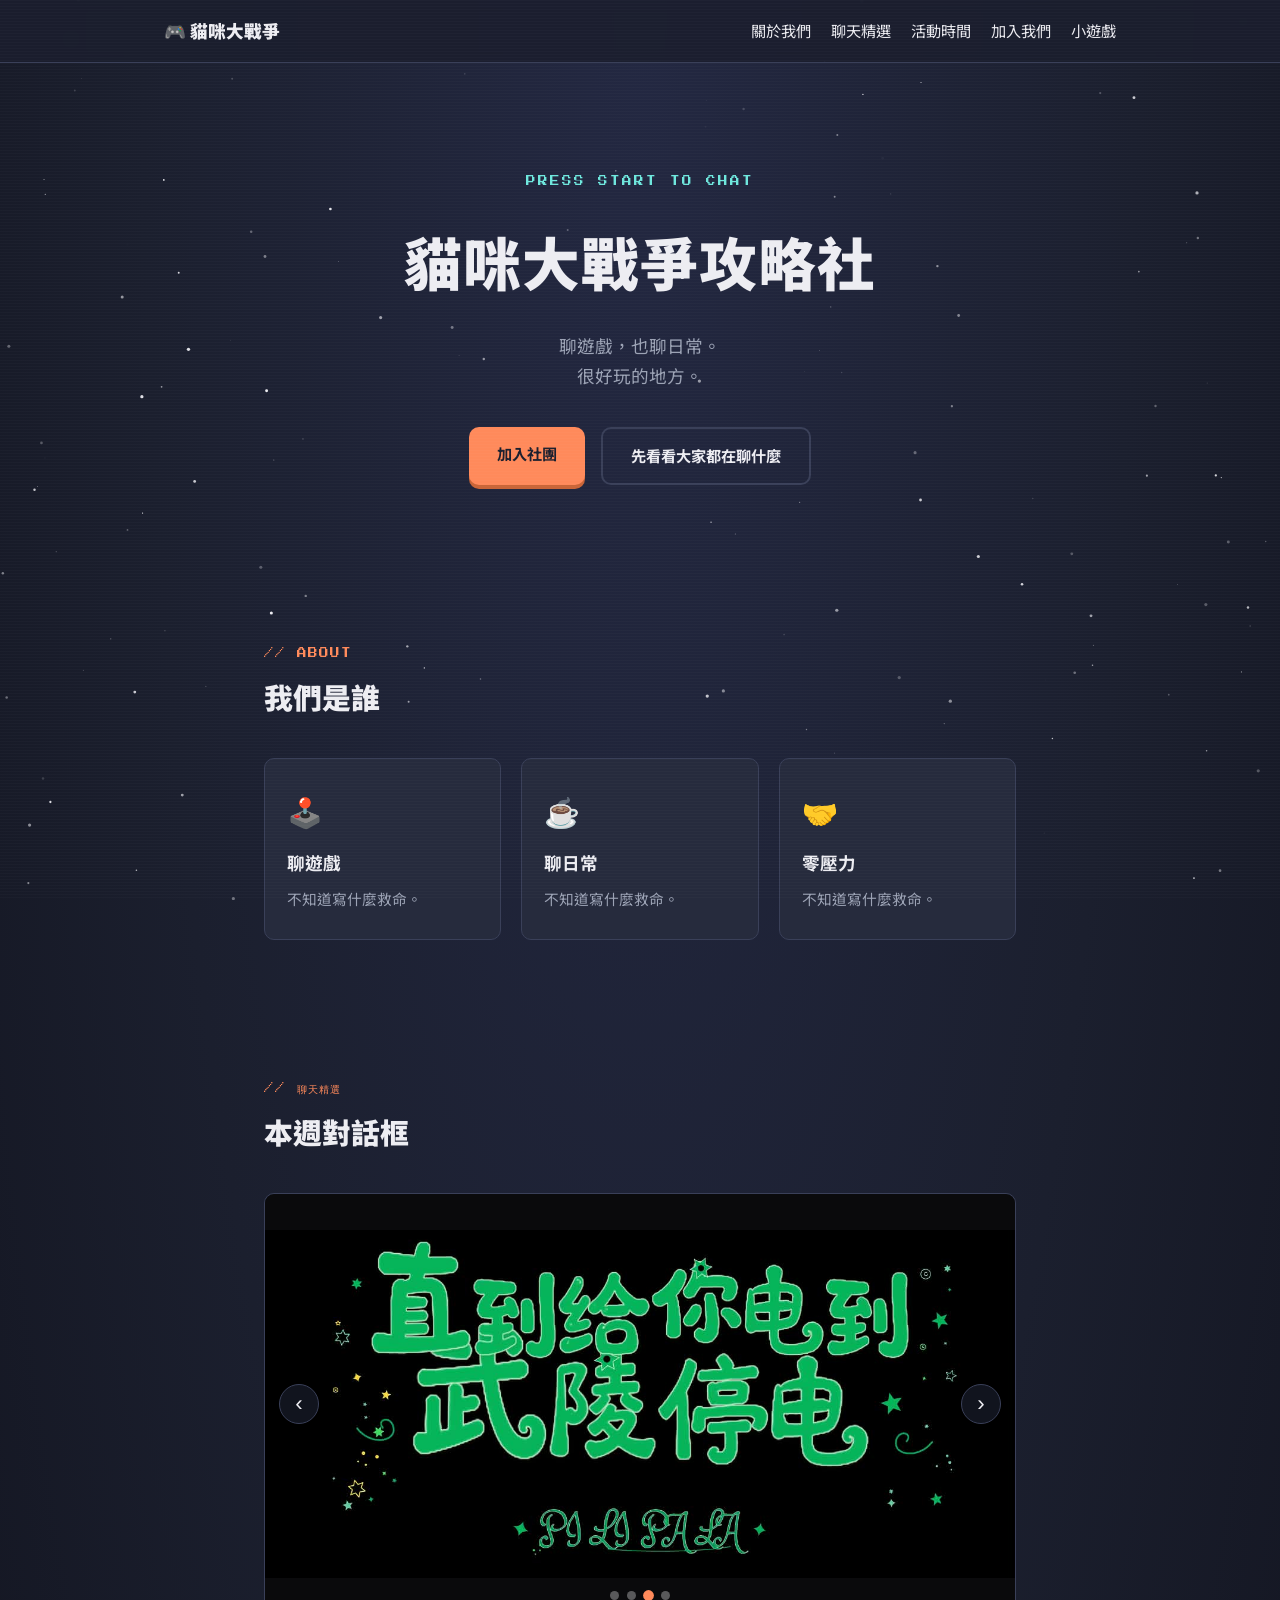
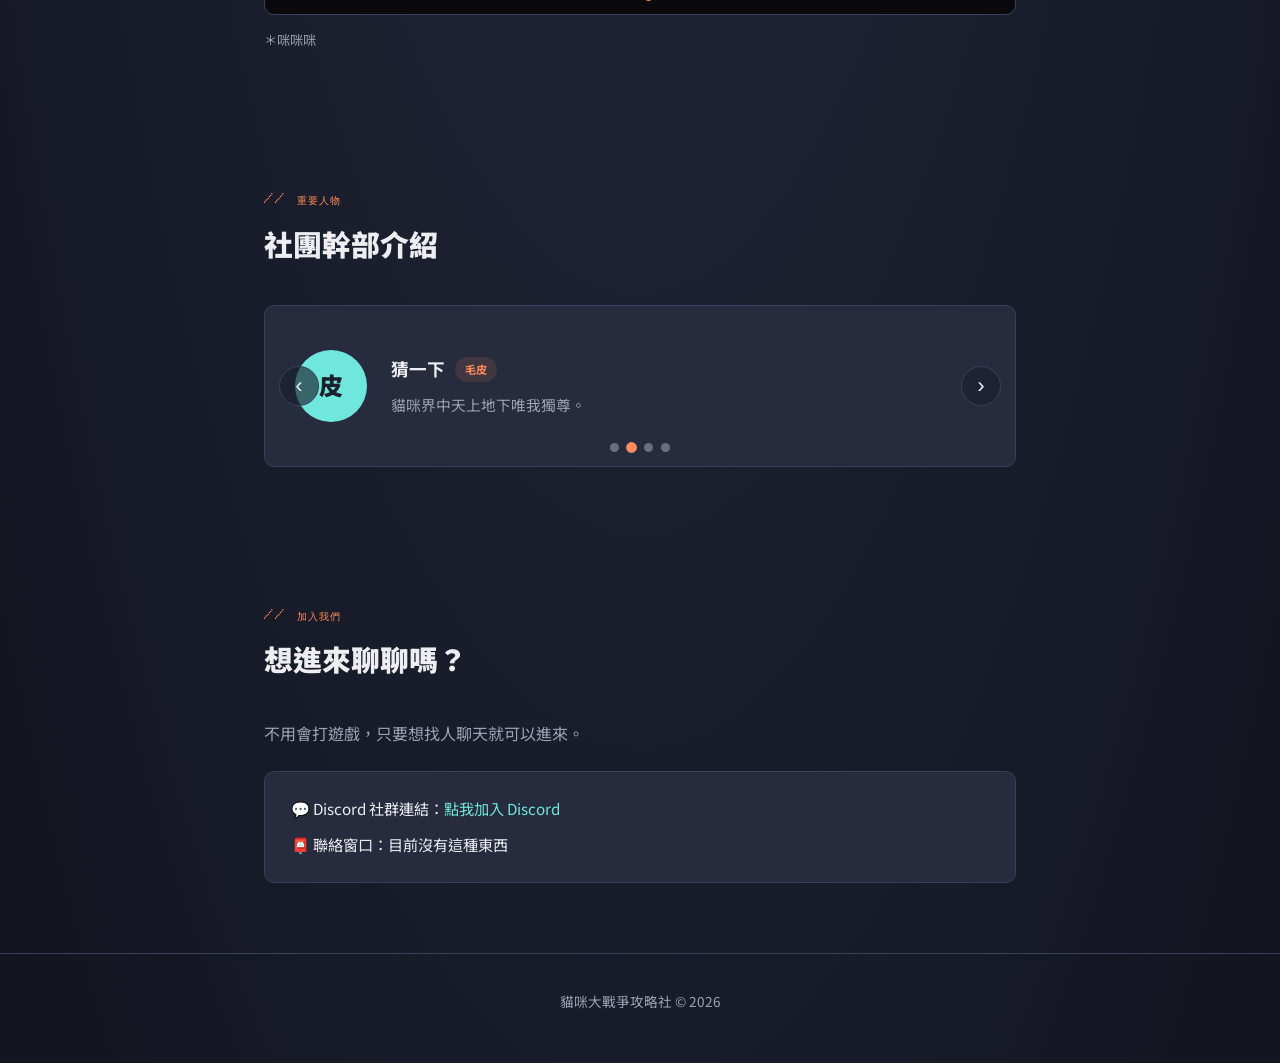
==== commit 09dc89b0: "Add link to 小遊戲 in the navigation menu" ====
--- a/index.html
+++ b/index.html
@@ -22,6 +22,7 @@
         <a href="#chatlog">聊天精選</a>
         <a href="#schedule">活動時間</a>
         <a href="#join">加入我們</a>
+        <a href="games.html">小遊戲</a>
       </nav>
     </div>
   </header>
--- a/style.css
+++ b/style.css
@@ -179,13 +179,29 @@
 .quote-slide {
   flex: 0 0 100%;
   min-width: 100%;
+  height: 420px;
+  background: #0a0a0c;
+  display: flex;
+  align-items: center;
+  justify-content: center;
+  overflow: hidden;
 }
 .quote-slide img {
-  width: 100%;
+  max-width: 100%;
+  max-height: 100%;
+  width: auto;
   height: auto;
+  object-fit: contain;
   display: block;
   user-select: none;
   -webkit-user-drag: none;
+}
+
+/* 幹部介紹輪播：不套用語錄圖片的固定高度，改成依內容自動調整 */
+#member-track .quote-slide {
+  height: auto;
+  display: block;
+  background: transparent;
 }
 .carousel-btn {
   position: absolute;
@@ -261,7 +277,6 @@
 .member-avatar.p1 { background: var(--coral); }
 .member-avatar.p2 { background: var(--mint); }
 .member-avatar.p3 { background: #C9A6FF; }
-.member-avatar.p4 { background: #7FD88F; }
 .member-name {
   font-size: 1.1rem;
   margin-bottom: 8px;
@@ -308,6 +323,7 @@
   .about-grid { grid-template-columns: 1fr; }
   .nav-inner { flex-direction: column; align-items: flex-start; }
   .hero { padding: 80px 20px 60px; }
+  .quote-slide { height: 280px; }
 }
 
 /* Respect reduced motion */
